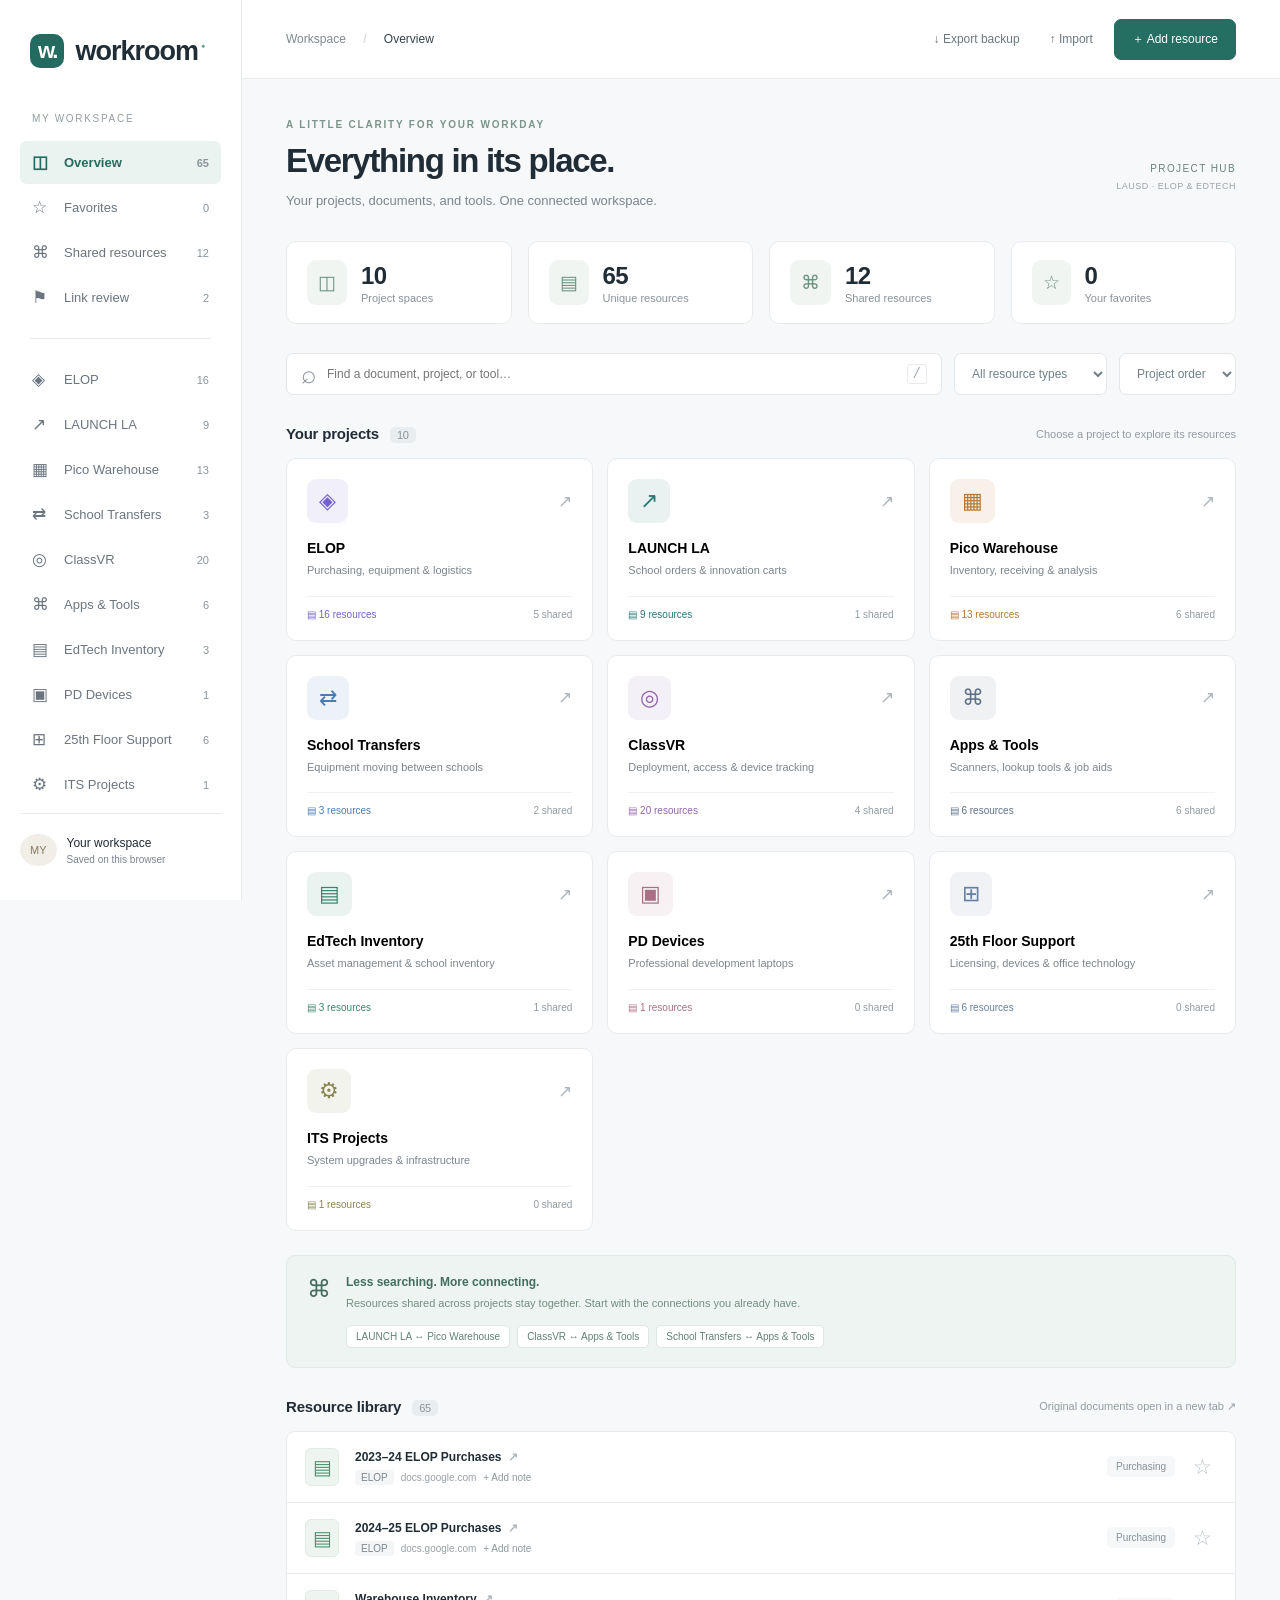
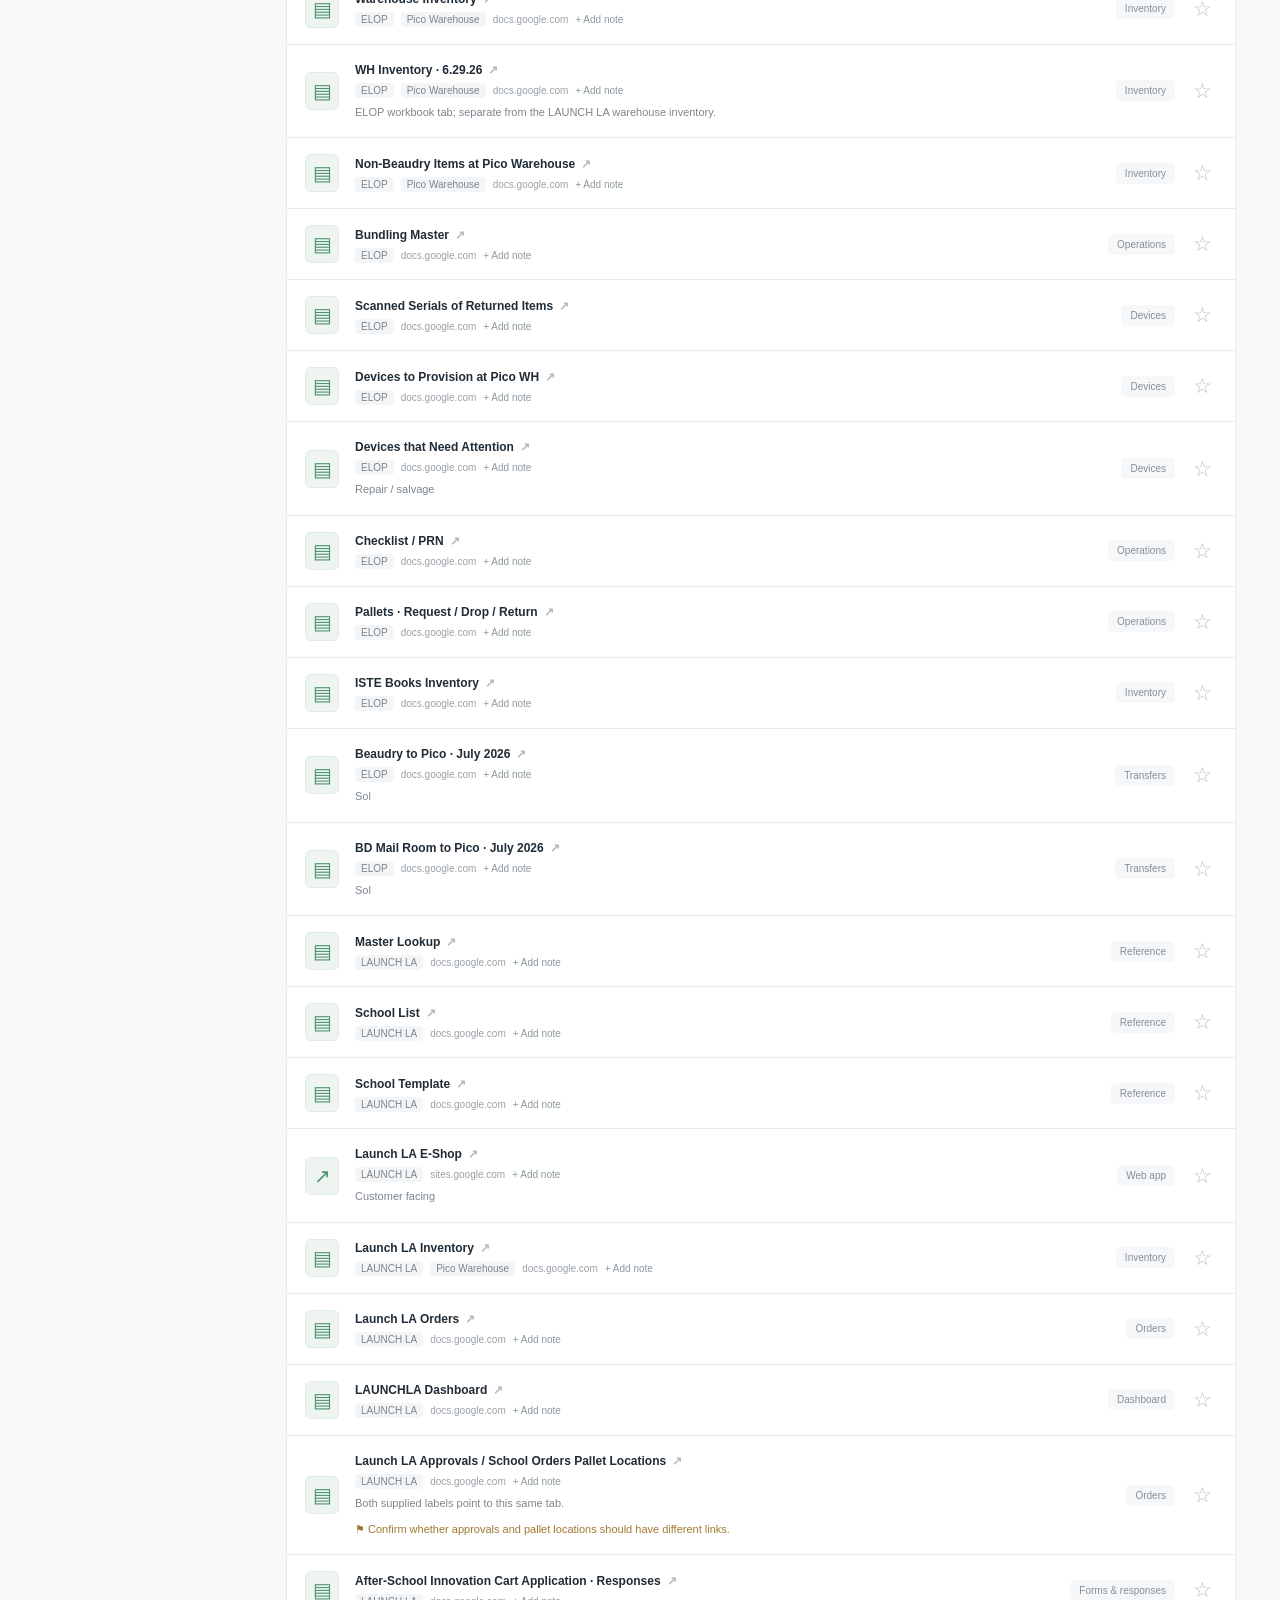
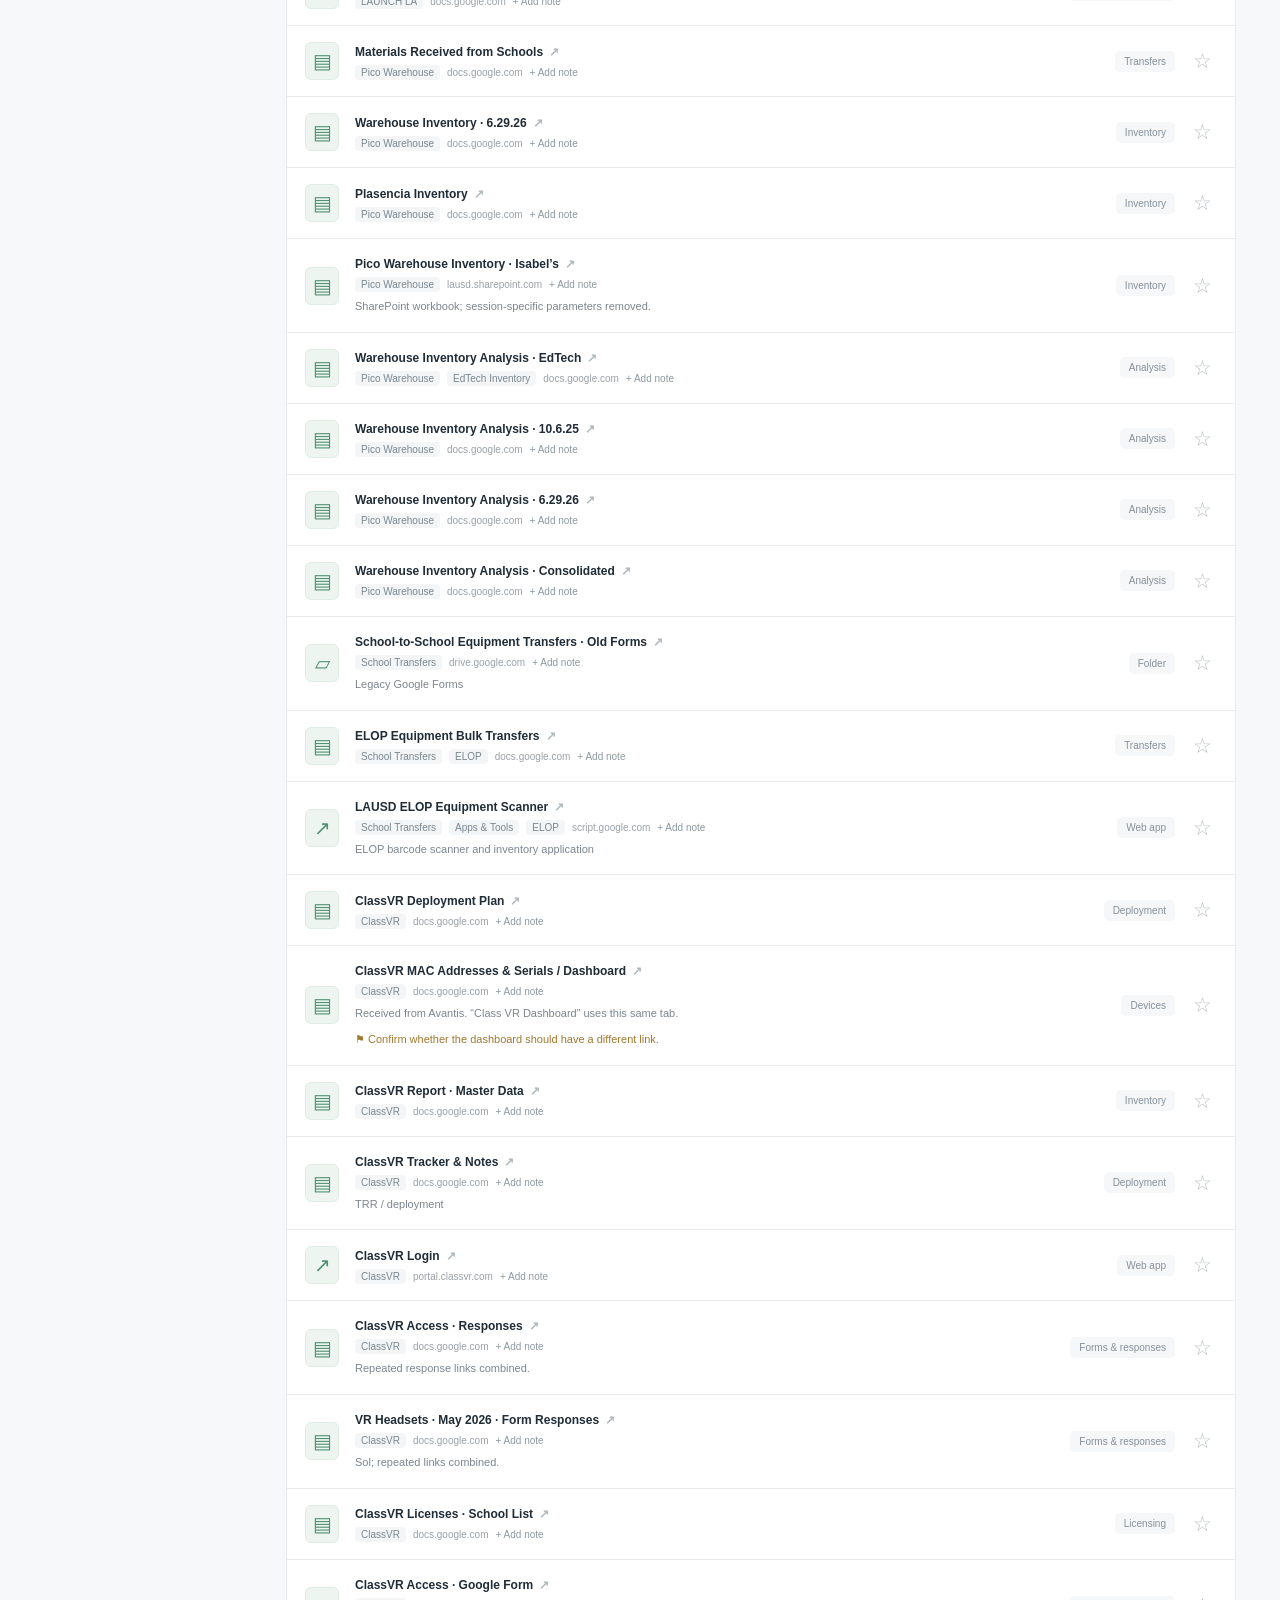
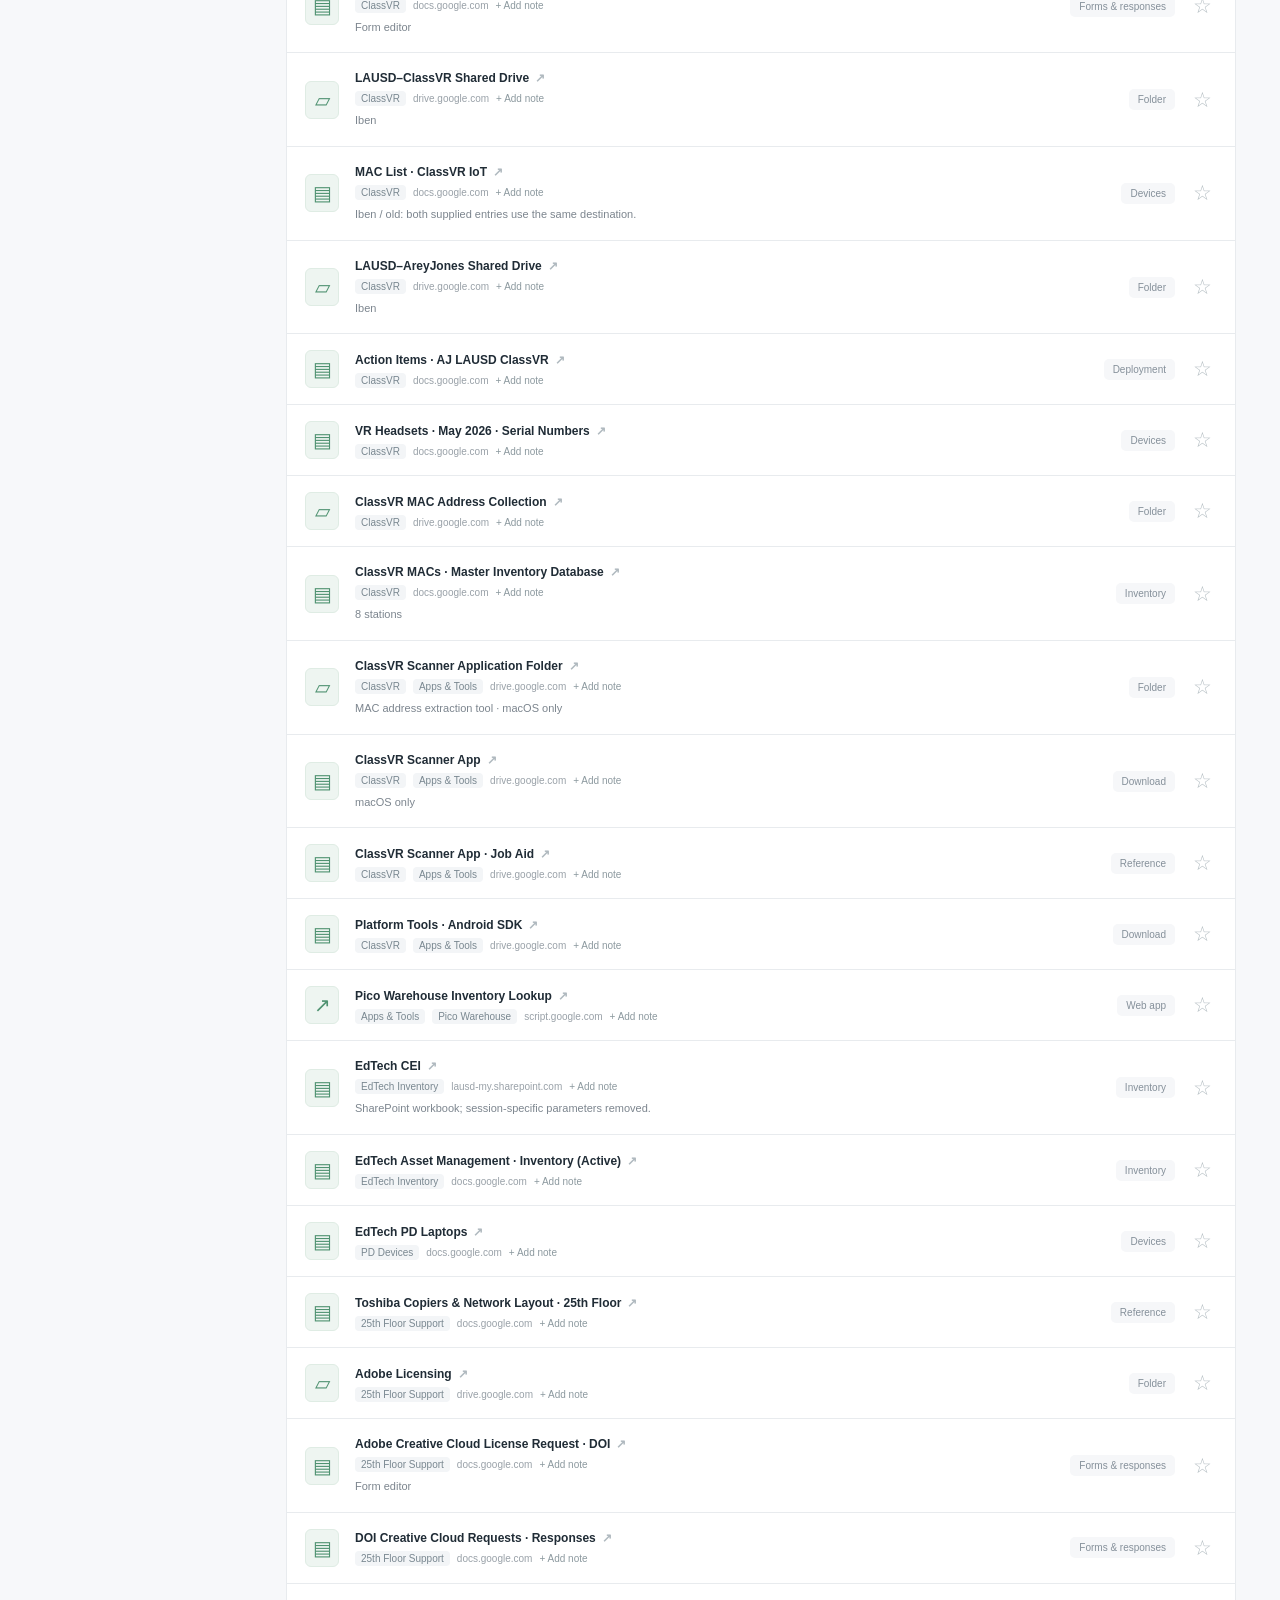
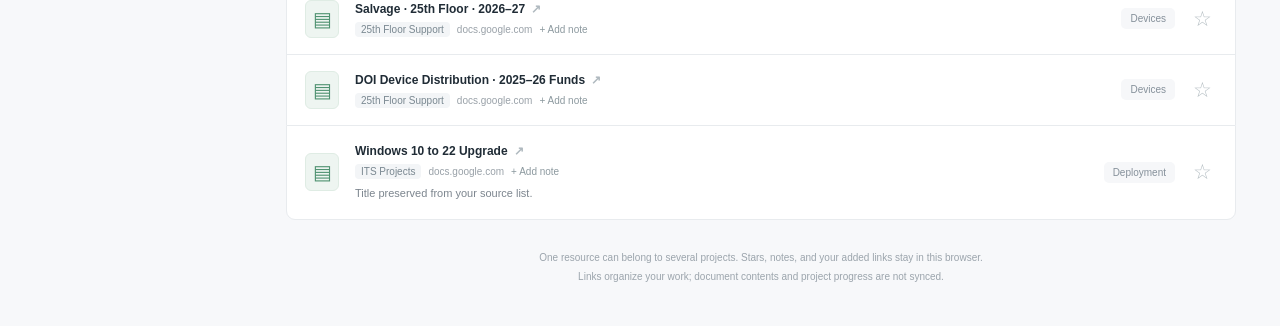
==== Workroom.html @ 68256925 "Add Workroom project and resource dashboard" ====
<!doctype html>
<html lang="en"><head><meta charset="UTF-8"><meta name="viewport" content="width=device-width,initial-scale=1"><title>Workroom · Project Dashboard</title><style>:root{--bg:#f7f8fa;--ink:#202c36;--muted:#79838e;--line:#e8ebee;--green:#24756a}*{box-sizing:border-box}body{margin:0;background:var(--bg);color:var(--ink);font:14px 'DM Sans',sans-serif}button,input,select,textarea{font:inherit}button,a,input,select,textarea{outline-offset:4px}button{cursor:pointer}button{border:0}a{color:inherit;text-decoration:none}aside{width:242px;position:fixed;inset:0 auto 0 0;background:#fff;border-right:1px solid var(--line);padding:34px 20px;display:flex;flex-direction:column}.brand{font:800 27px Manrope,sans-serif;display:flex;align-items:center;gap:11px;letter-spacing:-1px;padding:0 10px}.brand-icon{background:#236b60;color:white;border-radius:10px;font-size:22px;padding:4px 8px;letter-spacing:-2px}.brand-dot{font-size:7px;color:#5d9d8d;align-self:start;margin-top:8px;margin-left:-8px}.workspace-label{font-size:10px;letter-spacing:1.7px;color:#949da6;margin:45px 12px 15px}nav button{width:100%;text-align:left;padding:11px 12px;background:transparent;color:#6b7580;border-radius:7px;margin:2px 0;display:flex;align-items:center;gap:12px;font-size:13px}nav button:hover{background:#f5f7f7}nav button.active{background:#eaf3ef;color:#226c60;font-weight:700}nav .nav-icon{font-size:17px;width:20px}nav .count{margin-left:auto;font-size:11px;color:#89949d}nav .divider{height:1px;background:var(--line);margin:19px 10px}.sidebar-bottom{margin-top:auto;display:flex;align-items:center;gap:10px;font-size:12px;border-top:1px solid var(--line);padding-top:20px}.avatar{background:#f0eee7;color:#877d60;padding:10px;border-radius:50%;font-size:11px}.sidebar-bottom small{display:block;font-size:10px;color:var(--muted);margin-top:4px}main{margin-left:242px}header{height:79px;border-bottom:1px solid var(--line);background:#fff;display:flex;justify-content:space-between;align-items:center;padding:0 44px;font-size:12px;color:#7f8991}.slash{padding:0 14px;color:#c8cdd1}#breadcrumb{color:#35434c}.header-actions{display:flex;gap:12px;align-items:center}.quiet{background:none;color:#6b7880;font-size:12px;padding:9px}.primary{background:#246f62;color:#fff;border:1px solid #246f62;border-radius:7px;padding:11px 17px;font-weight:500;font-size:12px}.primary:hover{background:#195347}.content{max-width:1500px;margin:auto;padding:40px 44px}.eyebrow{font-size:10px;font-weight:700;letter-spacing:1.8px;color:#7b958a;margin-bottom:12px}.heading-row{display:flex;justify-content:space-between;align-items:center}h1{font:800 33px Manrope,sans-serif;letter-spacing:-1.3px;margin:0 0 10px}p{color:#7c858e;font-size:13px;line-height:1.7;margin:0}.date-mark{font-size:10px;color:#6b8278;text-align:right;letter-spacing:1.4px}.date-mark span{display:block;font-size:9px;letter-spacing:.5px;margin-top:7px;color:#9aa3aa}.stats{display:grid;grid-template-columns:repeat(4,1fr);gap:16px;margin:29px 0}.stat{background:#fff;border:1px solid var(--line);border-radius:10px;padding:18px 20px;display:flex;align-items:center;gap:14px}.stat-icon{border-radius:9px;background:#f0f5f2;padding:11px;color:#6b9180;font-size:19px}.stat strong{display:block;font:800 24px Manrope,sans-serif;letter-spacing:-.7px}.stat small{font-size:11px;color:#8a9299;display:block;margin-top:2px}.toolbar{display:flex;gap:12px;margin:26px 0 30px}.search{display:flex;align-items:center;gap:10px;flex:1;background:#fff;border:1px solid #e3e7ea;border-radius:7px;padding:0 14px}.search span{font-size:26px;color:#8d989f}.search input{border:0;background:transparent;width:100%;padding:13px 0;font-size:12px;min-width:0}.search input:focus{outline:none}.search:focus-within{outline:2px solid #7dafa1}kbd{color:#a5acb2;border:1px solid var(--line);border-radius:3px;padding:1px 5px}select{border:1px solid #e3e7ea;border-radius:7px;background:#fff;color:#71808a;padding:10px 13px;font-size:12px;max-width:200px}.section-heading{display:flex;justify-content:space-between;align-items:center;margin-bottom:16px;gap:12px}.section-heading h2{font:700 15px Manrope,sans-serif;margin:0;letter-spacing:-.2px}.section-heading h2 span{margin-left:7px;padding:2px 7px;background:#e9edef;color:#8b949b;border-radius:5px;font:11px 'DM Sans',sans-serif}.section-heading>span,#view-note{font-size:11px;color:#939ba3}#project-grid{display:grid;grid-template-columns:repeat(3,1fr);gap:14px}.project-card{background:white;border:1px solid var(--line);border-radius:10px;padding:20px;text-align:left;position:relative;transition:transform .15s,box-shadow .15s}.project-card:hover{transform:translateY(-2px);box-shadow:0 5px 15px #182a3710}.project-top{display:flex;justify-content:space-between;align-items:center}.project-icon{background:color-mix(in srgb,var(--accent) 10%,white);color:var(--accent);border-radius:9px;padding:9px 12px;font-size:22px}.project-arrow{color:#acb5bc;font-size:17px}.project-card h3{font:700 14px Manrope,sans-serif;margin:17px 0 5px}.project-card p{font-size:11px}.project-bottom{border-top:1px solid #f1f2f4;padding-top:12px;margin-top:16px;display:flex;justify-content:space-between;color:#919ba3;font-size:10px}.project-bottom span:first-child{color:var(--accent)}.connections{margin:24px 0;display:flex;align-items:flex-start;gap:15px;background:#eef4f1;border:1px solid #dfeae4;border-radius:9px;padding:19px 20px;color:#436d5f}.connections strong{display:block;font-size:12px;margin-bottom:5px}.connections p{font-size:11px;color:#738e81}.connections .connection-icon{font-size:24px}.connection-chips{display:flex;flex-wrap:wrap;gap:7px;margin-top:12px}.connection-chips button{background:white;border:1px solid #dce8e0;border-radius:5px;padding:5px 9px;color:#628174;font-size:10px}.library{margin-top:30px}.resource{display:grid;grid-template-columns:38px 1fr auto 30px;gap:12px;align-items:center;background:white;border:1px solid var(--line);border-bottom:0;padding:16px 18px}.resource:first-child{border-radius:9px 9px 0 0}.resource:last-child{border-bottom:1px solid var(--line);border-radius:0 0 9px 9px}.file-icon{width:34px;height:38px;background:#eef5f1;color:#4f9271;border:1px solid #dfece4;border-radius:6px;display:grid;place-items:center;font-size:20px}.resource-title{font-size:12px;font-weight:600;display:inline-block}.resource-title:hover{color:#24756a;text-decoration:underline}.external{color:#b0b9bf;font-size:12px;margin-left:6px}.resource-meta{font-size:10px;color:#99a1a8;margin-top:6px;display:flex;align-items:center;gap:7px;flex-wrap:wrap}.project-tag{padding:2px 6px;background:#f3f5f7;border-radius:4px;color:#798790}.star{background:none;color:#b7c0c5;font-size:21px;padding:5px}.star.saved{color:#c39a3e}.type-tag{font-size:10px;color:#85909a;background:#f6f7f9;border-radius:5px;padding:5px 9px}.note-toggle{background:none;color:#8c999f;padding:0;font-size:10px}.note-panel{grid-column:2/-1}.note-panel textarea{width:100%;border:1px solid #dce5df;border-radius:5px;padding:10px;font-size:12px;resize:vertical}.note-panel small{color:#87978e;font-size:10px}.flag{color:#a07831;font-size:11px;margin-top:8px;line-height:1.6}.empty{border:1px dashed #d8dfe3;border-radius:10px;text-align:center;padding:45px;color:#8a979c}.empty strong{display:block;color:#526770;margin-bottom:8px}footer{font-size:10px;line-height:1.9;color:#9ba4ac;text-align:center;padding:28px 0 0}dialog{border:1px solid #dfe6e2;border-radius:14px;padding:28px;width:520px;max-width:calc(100% - 24px);box-shadow:0 20px 80px #102a3033}dialog::backdrop{background:#192d3b66;backdrop-filter:blur(3px)}.dialog-top{display:flex;justify-content:space-between;align-items:center;margin-bottom:22px}.dialog-top h2{margin:0;font:700 21px Manrope,sans-serif}.dialog-top button{background:none;font-size:25px;color:#8b979e}form>label{display:block;font-size:12px;color:#6b7d84;margin:14px 0}form input:not([type=checkbox]),form textarea,form select{display:block;width:100%;border:1px solid #dce3e5;border-radius:6px;padding:10px;margin-top:7px}fieldset{border:1px solid #e1e8e4;border-radius:7px;margin:15px 0;padding:12px}legend{font-size:12px;color:#6b7d84}#project-options{display:grid;grid-template-columns:1fr 1fr;gap:9px;font-size:11px}#project-options label{display:flex;align-items:center;gap:7px}input[type=checkbox]{accent-color:#24756a}#form-error{color:#ab553c;font-size:12px;margin-bottom:12px}#toast{position:fixed;bottom:24px;left:50%;transform:translateX(-50%);background:#284e43;color:white;border-radius:8px;padding:13px 24px;font-size:12px;display:none;z-index:10}@media(min-width:1500px){#project-grid{grid-template-columns:repeat(4,1fr)}}@media(max-width:1100px){aside{width:205px;padding:30px 14px}main{margin-left:205px}.content{padding:30px 25px}header{padding:0 25px}.stat{padding:14px;gap:9px}.stat-icon{padding:7px}#project-grid{grid-template-columns:repeat(2,1fr)}.date-mark{display:none}}@media(max-width:750px){aside{position:static;width:100%;padding:18px;border:0;border-bottom:1px solid var(--line)}.brand{font-size:23px}.workspace-label,.sidebar-bottom{display:none}nav{display:flex;overflow-x:auto;margin-top:15px}nav button{white-space:nowrap;width:auto;margin:0 3px;padding:9px}.count,nav .divider{display:none!important}main{margin-left:0}header{height:auto;min-height:65px;padding:12px 20px;gap:10px;flex-wrap:wrap}.header-actions{gap:4px}.content{padding:26px 18px}h1{font-size:27px}.stats{grid-template-columns:repeat(2,1fr);gap:10px}.stat strong{font-size:22px}.toolbar{flex-wrap:wrap}.search{flex-basis:100%}select{flex:1;max-width:none}#project-grid{grid-template-columns:repeat(2,1fr);gap:10px}.project-card{padding:15px}.project-card p{line-height:1.5}.section-heading>span,#view-note{display:none}.resource{padding:14px 10px;gap:9px;grid-template-columns:30px 1fr 28px}.file-icon{width:29px;height:33px}.type-tag{display:none}.star{grid-column:3}.project-bottom{line-height:1.6;gap:8px}.note-panel{grid-column:1/-1}}
[hidden]{display:none!important}</style></head>
<body><aside><a class="brand" href="#"><span class="brand-icon">w.</span> workroom<span class="brand-dot">●</span></a><div class="workspace-label">MY WORKSPACE</div><nav id="nav"></nav><div class="sidebar-bottom"><span class="avatar">MY</span><div>Your workspace<small>Saved on this browser</small></div></div></aside><main><header><span>Workspace <span class="slash">/</span> <span id="breadcrumb">Overview</span></span><div class="header-actions"><button id="export" class="quiet">↓ Export backup</button><button id="import" class="quiet">↑ Import</button><input type="file" id="import-file" accept="application/json" hidden><button id="add" class="primary">＋ Add resource</button></div></header><section class="content"><div class="eyebrow">A LITTLE CLARITY FOR YOUR WORKDAY</div><div class="heading-row"><div><h1 id="title">Everything in its place.</h1><p id="subtitle">Your projects, documents, and tools. One connected workspace.</p></div><div class="date-mark">PROJECT HUB<span>LAUSD · ELOP & EDTECH</span></div></div><div id="stats" class="stats"></div><div class="toolbar"><label class="search"><span>⌕</span><input id="search" type="search" placeholder="Find a document, project, or tool…" aria-label="Search resources"><kbd>/</kbd></label><select id="category" aria-label="Resource category"><option value="">All resource types</option></select><select id="sort" aria-label="Sort resources"><option value="project">Project order</option><option value="alpha">Name A–Z</option></select></div><section id="projects-section"><div class="section-heading"><h2>Your projects <span id="project-count"></span></h2><span>Choose a project to explore its resources</span></div><div id="project-grid"></div></section><section id="connections" class="connections"></section><section class="library"><div class="section-heading"><h2 id="library-title">Resource library <span id="result-count"></span></h2><div id="view-note">Original documents open in a new tab ↗</div></div><div id="resource-list"></div></section><footer>One resource can belong to several projects. Stars, notes, and your added links stay in this browser.<br>Links organize your work; document contents and project progress are not synced.</footer></section></main>
<dialog id="resource-dialog"><form id="resource-form"><div class="dialog-top"><h2>Add a resource</h2><button type="button" id="close-dialog" aria-label="Close">×</button></div><label>Name<input name="title" required maxlength="180" placeholder="e.g. School deployment tracker"></label><label>Link<input name="url" type="url" required placeholder="https://…"></label><label>Resource type<select name="category"><option>Reference</option><option>Inventory</option><option>Devices</option><option>Web app</option><option>Folder</option><option>Deployment</option><option>Forms & responses</option><option>Orders</option><option>Analysis</option><option>Purchasing</option><option>Licensing</option><option>Transfers</option><option>Operations</option><option>Dashboard</option><option>Download</option></select></label><fieldset><legend>Projects · choose one or more</legend><div id="project-options"></div></fieldset><label>Note<textarea name="note" rows="2" placeholder="What is this resource useful for?"></textarea></label><p id="form-error" role="alert"></p><button class="primary" type="submit">Add to workspace</button></form></dialog><div id="toast" role="status"></div><script>
const projects = [
{id:'elop',name:'ELOP',subtitle:'Purchasing, equipment & logistics',color:'#7460ce',icon:'◈'},
{id:'launch',name:'LAUNCH LA',subtitle:'School orders & innovation carts',color:'#267a74',icon:'↗'},
{id:'warehouse',name:'Pico Warehouse',subtitle:'Inventory, receiving & analysis',color:'#b77730',icon:'▦'},
{id:'transfers',name:'School Transfers',subtitle:'Equipment moving between schools',color:'#487bb6',icon:'⇄'},
{id:'vr',name:'ClassVR',subtitle:'Deployment, access & device tracking',color:'#9164aa',icon:'◎'},
{id:'apps',name:'Apps & Tools',subtitle:'Scanners, lookup tools & job aids',color:'#5d718b',icon:'⌘'},
{id:'edtech',name:'EdTech Inventory',subtitle:'Asset management & school inventory',color:'#398570',icon:'▤'},
{id:'pd',name:'PD Devices',subtitle:'Professional development laptops',color:'#ac6e84',icon:'▣'},
{id:'support',name:'25th Floor Support',subtitle:'Licensing, devices & office technology',color:'#6680a2',icon:'⊞'},
{id:'its',name:'ITS Projects',subtitle:'System upgrades & infrastructure',color:'#8a8350',icon:'⚙'}
];
const resources = [];
function add(title,url,groups,category='Reference',note='',flag=''){resources.push({id:'r'+(resources.length+1),title,url,projects:groups.split(','),category,note,flag});}
function sheet(title,book,gid,groups,category='Inventory',note='',flag=''){add(title,`https://docs.google.com/spreadsheets/d/${book}/edit?gid=${gid}#gid=${gid}`,groups,category,note,flag);}
const E='1dr570VJvddxzsTAERRUUeKRuE27WSFIWttpO-rvNmo0', L='1jWrPNLyDg8dGBs95ru5GiwIWovEMeAME-10kKH09odg', A='11QIVTBS1XOscOOvDWKYEtSnTLCCPewO2qKQo8S3b5f4', V='1vHcJfBZE1wdyaxRCG9tk-9OH73kcOLIifMJYGh4yjdI', H='1ypjdDcVAtarabWLasEoWvJN3YM4k_Pe7RNnR4K4eeTw';
sheet('2023–24 ELOP Purchases',E,'1056956109','elop','Purchasing');
sheet('2024–25 ELOP Purchases','1AE2uDe7lAH5buWjJNWkWWyWkLOAr0DbtnjLP3mm6qjw','135262776','elop','Purchasing');
sheet('Warehouse Inventory',E,'28156567','elop,warehouse','Inventory');
sheet('WH Inventory · 6.29.26',E,'877900497','elop,warehouse','Inventory','ELOP workbook tab; separate from the LAUNCH LA warehouse inventory.');
sheet('Non-Beaudry Items at Pico Warehouse',E,'306051168','elop,warehouse','Inventory');
sheet('Bundling Master',E,'306739542','elop','Operations');
sheet('Scanned Serials of Returned Items',E,'1405553675','elop','Devices');
sheet('Devices to Provision at Pico WH',E,'1504267254','elop','Devices');
sheet('Devices that Need Attention',E,'2013447275','elop','Devices','Repair / salvage');
sheet('Checklist / PRN',E,'1617121443','elop','Operations');
sheet('Pallets · Request / Drop / Return',E,'1471723518','elop','Operations');
sheet('ISTE Books Inventory',E,'1918676138','elop');
sheet('Beaudry to Pico · July 2026',E,'1514714467','elop','Transfers','Sol');
sheet('BD Mail Room to Pico · July 2026',E,'362753887','elop','Transfers','Sol');
sheet('Master Lookup',L,'658953664','launch','Reference');
sheet('School List',L,'1879552878','launch','Reference');
sheet('School Template',L,'201719541','launch','Reference');
add('Launch LA E-Shop','https://sites.google.com/lausd.net/launchlashop/home','launch','Web app','Customer facing');
sheet('Launch LA Inventory',L,'0','launch,warehouse');
sheet('Launch LA Orders',L,'354757045','launch','Orders');
sheet('LAUNCHLA Dashboard',L,'1173796555','launch','Dashboard');
sheet('Launch LA Approvals / School Orders Pallet Locations',L,'1780046857','launch','Orders','Both supplied labels point to this same tab.','Confirm whether approvals and pallet locations should have different links.');
sheet('After-School Innovation Cart Application · Responses','10SCbnlQnHJXf0T-KWjzeyskcqrw_KRmjujuF7XgZJ4w','534965077','launch','Forms & responses');
sheet('Materials Received from Schools',L,'1325314964','warehouse','Transfers');
sheet('Warehouse Inventory · 6.29.26',L,'1466500137','warehouse');
sheet('Plasencia Inventory',E,'1209279419','warehouse');
add("Pico Warehouse Inventory · Isabel’s",'https://lausd.sharepoint.com/:x:/r/sites/psd/_layouts/15/Doc.aspx?sourcedoc=%7B81c6fe55-352b-4b72-9ef2-d1b0d2ae184e%7D&action=edit&activeCell=%276.29.26%27!D736','warehouse','Inventory','SharePoint workbook; session-specific parameters removed.');
sheet('Warehouse Inventory Analysis · EdTech',A,'0','warehouse,edtech','Analysis');
sheet('Warehouse Inventory Analysis · 10.6.25',A,'690869186','warehouse','Analysis');
sheet('Warehouse Inventory Analysis · 6.29.26',A,'2048925685','warehouse','Analysis');
sheet('Warehouse Inventory Analysis · Consolidated',A,'223162966','warehouse','Analysis');
add('School-to-School Equipment Transfers · Old Forms','https://drive.google.com/drive/u/0/folders/1GR9zXek2GSvt6WLInMiaKASpE9Ge_WiE','transfers','Folder','Legacy Google Forms');
sheet('ELOP Equipment Bulk Transfers','1rfd9vKtDhD4UeYtFOi1GD2Mb3osIcKTiLR3fiQlc--Y','866466855','transfers,elop','Transfers');
add('LAUSD ELOP Equipment Scanner','https://script.google.com/macros/s/AKfycby5YeTlxXEepyuRL0-mfXeiUNFwWtzeOPIJtQENDqaNSwcAZI7OhsWTFW5sVDcoWk1I/exec','transfers,apps,elop','Web app','ELOP barcode scanner and inventory application');
add('ClassVR Deployment Plan','https://docs.google.com/document/d/1o-4bo-VWzD2l2d_llvqijNGUXkJIgb5sRIMlg608N1E/edit?tab=t.0','vr','Deployment');
sheet('ClassVR MAC Addresses & Serials / Dashboard',V,'209414636','vr','Devices','Received from Avantis. “Class VR Dashboard” uses this same tab.','Confirm whether the dashboard should have a different link.');
sheet('ClassVR Report · Master Data',V,'1268037393','vr','Inventory');
add('ClassVR Tracker & Notes','https://docs.google.com/document/d/1SslKDS-8AtIrgrGlgCoUatQnMGytrLFrB6RdeZoaLHc/edit?usp=drive_link','vr','Deployment','TRR / deployment');
add('ClassVR Login','https://portal.classvr.com/classvr/login.cfm','vr','Web app');
sheet('ClassVR Access · Responses','1ctpIBR2oXiwdZPw4Uxr4QsscavE1H53uSAG1OG65lKA','1337716022','vr','Forms & responses','Repeated response links combined.');
sheet('VR Headsets · May 2026 · Form Responses',H,'1012849996','vr','Forms & responses','Sol; repeated links combined.');
sheet('ClassVR Licenses · School List','1uppYZ0sBk0eLFq_g1qG4lmagnb85Nl5c2BabnuSublk','1563957576','vr','Licensing');
add('ClassVR Access · Google Form','https://docs.google.com/forms/d/13qaL-tP8NazNQ3nSib3aighbIlY5wZPfeJ1dvCRde7k/edit?ts=6aa96817','vr','Forms & responses','Form editor');
add('LAUSD–ClassVR Shared Drive','https://drive.google.com/drive/folders/0AKOSnscohEmVUk9PVA','vr','Folder','Iben');
sheet('MAC List · ClassVR IoT','1triGQdVFPEA_s8RGgiWt_u3w82nkEYXEGjoAIIR09f8','0','vr','Devices','Iben / old: both supplied entries use the same destination.');
add('LAUSD–AreyJones Shared Drive','https://drive.google.com/drive/folders/1FOV_otrZjkSyrMhuRWMrlRNmrPUoh7tw?usp=drive_link','vr','Folder','Iben');
add('Action Items · AJ LAUSD ClassVR','https://docs.google.com/document/d/1vCikaqezcZqaA0feXyj8hGD2Cmg8LEB7YpiDEGPqLg8/edit?usp=drive_link','vr','Deployment');
sheet('VR Headsets · May 2026 · Serial Numbers',H,'2129110066','vr','Devices');
add('ClassVR MAC Address Collection','https://drive.google.com/drive/u/0/folders/1x79xz8jYCOc0nGdcmfiW6rKEKqy-3v0E','vr','Folder');
sheet('ClassVR MACs · Master Inventory Database','1sk4XYmvULx5fDtsd-UIB1z84WmVOXocMgIhCx5pyAV4','1254015524','vr','Inventory','8 stations');
add('ClassVR Scanner Application Folder','https://drive.google.com/drive/folders/1MEwz9RJI4LPZXO4qLdk2kVuIkA9-SiQg','vr,apps','Folder','MAC address extraction tool · macOS only');
add('ClassVR Scanner App','https://drive.google.com/file/d/1OqPS3KbTCMfc_AFfS5OLuxBOfbnONyq3/view?usp=drive_link','vr,apps','Download','macOS only');
add('ClassVR Scanner App · Job Aid','https://drive.google.com/file/d/13k5zEC9IKRcjPS1iUXCssBBFCy5bvg0_/view?usp=drive_link','vr,apps','Reference');
add('Platform Tools · Android SDK','https://drive.google.com/file/d/1uXoIgCQ2vb0fIlWRr2vfibgtYJRNquon/view?usp=drive_link','vr,apps','Download');
add('Pico Warehouse Inventory Lookup','https://script.google.com/a/macros/lausd.net/s/AKfycbwp17uPztYzihyUCgMsAnF0uX8fMMDlHjCBupBLWgkq9dVd9xqMIvr7_9_hojsA8J00/exec','apps,warehouse','Web app');
add('EdTech CEI','https://lausd-my.sharepoint.com/:x:/r/personal/sxa3533_lausd_net/_layouts/15/doc2.aspx?sourcedoc=%7Bce7401b2-55ae-4698-9a37-319e8ad6dfdb%7D&action=edit&activeCell=%27School%20Inventory%27!C16','edtech','Inventory','SharePoint workbook; session-specific parameters removed.');
sheet('EdTech Asset Management · Inventory (Active)','1jsrt1P1BqH82FZptT92E0FmAmBPGlujUDl6orU7wtXE','261747403','edtech');
sheet('EdTech PD Laptops','1GLPWrrP9ROwhPU3ZZJUggtvnnHPyUbvb-RUwLZ0nRlw','1943099109','pd','Devices');
sheet('Toshiba Copiers & Network Layout · 25th Floor','1mBfr3N4KsBqgSjo49a-qTRJM5LmQHVzmvIOeEUC7E4w','2072656925','support','Reference');
add('Adobe Licensing','https://drive.google.com/drive/u/0/folders/16BXxTj85YWFV4-o74oD9sovokzreycLm','support','Folder');
add('Adobe Creative Cloud License Request · DOI','https://docs.google.com/forms/d/1GmWy2kggtqOydzYF3nZe7gUFugo6tDzfXEFIDAM_zmo/edit','support','Forms & responses','Form editor');
sheet('DOI Creative Cloud Requests · Responses','1Q31KvRO9rGgxwKDtX8NhPsdZMIOBPX1PjA9aJT6nkhY','964593573','support','Forms & responses');
sheet('Salvage · 25th Floor · 2026–27','1v-U3N4rJqld4PdXd6RDtPMhnA0mhObQLqt0xH4TGk_E','1193289432','support','Devices');
sheet('DOI Device Distribution · 2025–26 Funds','1OxoAQq6hlKF-U2x7tgozycagq3QQ5A1MDBh3dHUYDM8','0','support','Devices');
sheet('Windows 10 to 22 Upgrade','1a29_1nim1Buj_2_3BB6FT0UeRi1UPckli32-HPBJKhc','556864863','its','Deployment','Title preserved from your source list.');

'use strict';
const $=s=>document.querySelector(s), esc=s=>String(s??'').replace(/[&<>"']/g,c=>({'&':'&amp;','<':'&lt;','>':'&gt;','"':'&quot;',"'":'&#39;'}[c]));
const storageKey='workroom-v1';
let state={favorites:[],notes:{},custom:[]};
try{const stored=JSON.parse(localStorage.getItem(storageKey));if(stored)state=validate(stored);}catch{ /* A malformed backup must not prevent access to the built-in library. */ }
let view='overview',query='',type='',sort='project';
function validUrl(url){try{return new URL(url).protocol==='https:';}catch{return false;}}
function validate(s){
 if(!s||!Array.isArray(s.favorites)||!s.notes||typeof s.notes!=='object'||Array.isArray(s.notes)||!Array.isArray(s.custom))throw Error('Invalid backup format.');
 if(s.custom.length>2000)throw Error('Backup contains too many resources.');
 const ids=new Set(resources.map(r=>r.id));
 const custom=s.custom.map(r=>{if(!r||typeof r.id!=='string'||ids.has(r.id)||typeof r.title!=='string'||!r.title.trim()||!validUrl(r.url)||!Array.isArray(r.projects)||!r.projects.length||r.projects.some(p=>!projects.some(x=>x.id===p)))throw Error('Backup contains an invalid resource.');ids.add(r.id);return {id:r.id,title:r.title.slice(0,180),url:r.url,projects:[...new Set(r.projects)],category:String(r.category||'Reference'),note:String(r.note||''),flag:''};});
 return {favorites:[...new Set(s.favorites.filter(id=>typeof id==='string'&&ids.has(id)))],notes:Object.fromEntries(Object.entries(s.notes).filter(([id,n])=>ids.has(id)&&typeof n==='string')),custom};
}
function all(){return [...resources,...state.custom];}
function notify(message){$('#toast').textContent=message;$('#toast').style.display='block';clearTimeout(notify.timer);notify.timer=setTimeout(()=>$('#toast').style.display='none',3500);}
function save(){try{localStorage.setItem(storageKey,JSON.stringify(state));}catch{notify('Browser storage unavailable. Export a backup to keep your changes.');}}
function projectName(id){return projects.find(p=>p.id===id)?.name||id;}
function go(id){view=id;query='';type='';$('#search').value='';$('#category').value='';render();window.scrollTo({top:0,behavior:'smooth'});}
function renderNav(){
 const items=[['overview','◫','Overview',all().length],['favorites','☆','Favorites',state.favorites.length],['shared','⌘','Shared resources',all().filter(r=>r.projects.length>1).length],['review','⚑','Link review',all().filter(r=>r.flag).length]];
 $('#nav').innerHTML=items.map(([id,icon,name,count])=>navItem(id,icon,name,count)).join('')+'<div class="divider"></div>'+projects.map(p=>navItem(p.id,p.icon,p.name,all().filter(r=>r.projects.includes(p.id)).length)).join('');
 $('#nav').querySelectorAll('button').forEach(b=>b.onclick=()=>go(b.dataset.view));
}
function navItem(id,icon,name,count){return `<button data-view="${id}" class="${view===id?'active':''}" ${view===id?'aria-current="page"':''}><span class="nav-icon">${icon}</span>${esc(name)}<span class="count">${count}</span></button>`;}
function render(){
 renderNav();
 const project=projects.find(p=>p.id===view), special={overview:['Everything in its place.','Your projects, documents, and tools. One connected workspace.'],favorites:['Your everyday essentials.','Keep the resources you reach for most, close at hand.'],shared:['Connected across projects.','One destination, visible wherever you need it.'],review:['A little link housekeeping.','Different labels point to the same tab. Open the resource and confirm its purpose.']};
 $('#title').textContent=project?.name||special[view][0];$('#subtitle').textContent=project?.subtitle||special[view][1];$('#breadcrumb').textContent=project?.name||({overview:'Overview',favorites:'Favorites',shared:'Shared resources',review:'Link review'})[view];
 const shared=all().filter(r=>r.projects.length>1);
 $('#stats').innerHTML=[['◫',projects.length,'Project spaces'],['▤',all().length,'Unique resources'],['⌘',shared.length,'Shared resources'],['☆',state.favorites.length,'Your favorites']].map(([icon,n,t])=>`<div class="stat"><div class="stat-icon">${icon}</div><div><strong>${n}</strong><small>${t}</small></div></div>`).join('');
 const showProjects=view==='overview'&&!query&&!type;$('#projects-section').hidden=!showProjects;
 $('#project-count').textContent=projects.length;
 $('#project-grid').innerHTML=projects.map(p=>{let rs=all().filter(r=>r.projects.includes(p.id));return `<button class="project-card" data-project="${p.id}" style="--accent:${p.color}"><div class="project-top"><span class="project-icon">${p.icon}</span><span class="project-arrow">↗</span></div><h3>${esc(p.name)}</h3><p>${esc(p.subtitle)}</p><div class="project-bottom"><span>▤ ${rs.length} resources</span><span>${rs.filter(r=>r.projects.length>1).length} shared</span></div></button>`;}).join('');
 $('#project-grid').querySelectorAll('button').forEach(b=>b.onclick=()=>go(b.dataset.project));
 $('#connections').hidden=!showProjects;
 $('#connections').innerHTML='<span class="connection-icon">⌘</span><div><strong>Less searching. More connecting.</strong><p>Resources shared across projects stay together. Start with the connections you already have.</p><div class="connection-chips"><button data-target="shared">LAUNCH LA ↔ Pico Warehouse</button><button data-target="shared">ClassVR ↔ Apps & Tools</button><button data-target="shared">School Transfers ↔ Apps & Tools</button></div></div>';
 $('#connections').querySelectorAll('button').forEach(b=>b.onclick=()=>go(b.dataset.target));
 let list=all().filter(r=>(!project||r.projects.includes(view))&&(view!=='favorites'||state.favorites.includes(r.id))&&(view!=='shared'||r.projects.length>1)&&(view!=='review'||r.flag)&&(!type||r.category===type));
 const words=query.toLocaleLowerCase().trim().split(/\s+/).filter(Boolean);
 list=list.filter(r=>words.every(w=>[r.title,r.category,r.note,r.flag,state.notes[r.id],...r.projects.map(projectName)].join(' ').toLocaleLowerCase().includes(w)));
 if(sort==='alpha')list.sort((a,b)=>a.title.localeCompare(b.title));
 $('#library-title').innerHTML=`${project?'Project resources':view==='favorites'?'Favorite resources':view==='review'?'Links to verify':view==='shared'?'Shared resources':'Resource library'} <span>${list.length}</span>`;
 $('#resource-list').innerHTML=list.length?list.map(resourceRow).join(''):`<div class="empty"><strong>${view==='favorites'&&!query?'Your favorites start here.':'No resources found.'}</strong>${view==='favorites'&&!query?'Star any resource to keep it in this view.':'Try a different search or resource type.'}</div>`;
 $('#resource-list').querySelectorAll('.star').forEach(b=>b.onclick=()=>{const id=b.dataset.id;state.favorites=state.favorites.includes(id)?state.favorites.filter(x=>x!==id):[...state.favorites,id];save();render();});
 $('#resource-list').querySelectorAll('.note-toggle').forEach(b=>b.onclick=()=>{const panel=document.getElementById('note-'+b.dataset.id);panel.hidden=!panel.hidden;b.setAttribute('aria-expanded',String(!panel.hidden));if(!panel.hidden)panel.querySelector('textarea').focus();});
 $('#resource-list').querySelectorAll('textarea').forEach(t=>t.oninput=()=>{state.notes[t.dataset.id]=t.value;save();});
 $('#resource-list').querySelectorAll('.project-tag').forEach(b=>b.onclick=()=>go(b.dataset.project));
}
function resourceRow(r){const favorite=state.favorites.includes(r.id);return `<article class="resource"><span class="file-icon" aria-hidden="true">${r.category==='Folder'?'▱':r.category==='Web app'?'↗':'▤'}</span><div><a class="resource-title" href="${esc(r.url)}" target="_blank" rel="noopener noreferrer">${esc(r.title)}<span class="external">↗</span></a><div class="resource-meta">${r.projects.map(p=>`<button class="project-tag" data-project="${p}">${esc(projectName(p))}</button>`).join('')}<span>${new URL(r.url).hostname}</span><button class="note-toggle" data-id="${esc(r.id)}" aria-expanded="false" aria-controls="note-${esc(r.id)}">${state.notes[r.id]?'✎ Edit note':'+ Add note'}</button></div>${r.note?`<p style="font-size:11px;margin-top:5px">${esc(r.note)}</p>`:''}${r.flag?`<div class="flag">⚑ ${esc(r.flag)}</div>`:''}</div><span class="type-tag">${esc(r.category)}</span><button class="star ${favorite?'saved':''}" data-id="${esc(r.id)}" aria-label="${favorite?'Remove from':'Add to'} favorites: ${esc(r.title)}" aria-pressed="${favorite}">${favorite?'★':'☆'}</button><div class="note-panel" id="note-${esc(r.id)}" hidden><textarea rows="2" data-id="${esc(r.id)}" aria-label="Personal note for ${esc(r.title)}" placeholder="Add a reminder, owner, or next step…">${esc(state.notes[r.id]||'')}</textarea><small>Saved automatically in this browser.</small></div></article>`;}
function categories(){const current=$('#category').value;$('#category').innerHTML='<option value="">All resource types</option>'+[...new Set(all().map(r=>r.category))].sort().map(c=>`<option value="${esc(c)}">${esc(c)}</option>`).join('');$('#category').value=current;}
$('#search').oninput=e=>{query=e.target.value;render();};$('#category').onchange=e=>{type=e.target.value;render();};$('#sort').onchange=e=>{sort=e.target.value;render();};
document.addEventListener('keydown',e=>{if(e.key==='/'&&!['INPUT','TEXTAREA','SELECT'].includes(document.activeElement.tagName)&&!$('#resource-dialog').open){e.preventDefault();$('#search').focus();}});
$('.brand').onclick=e=>{e.preventDefault();go('overview');};
$('#project-options').innerHTML=projects.map(p=>`<label><input type="checkbox" name="projects" value="${p.id}">${esc(p.name)}</label>`).join('');
$('#add').onclick=()=>{$('#resource-form').reset();$('#form-error').textContent='';if(projects.some(p=>p.id===view))$('#project-options input[value="'+view+'"]').checked=true;$('#resource-dialog').showModal();};
$('#close-dialog').onclick=()=>$('#resource-dialog').close();
$('#resource-form').onsubmit=e=>{e.preventDefault();const form=new FormData(e.target),groups=form.getAll('projects'),url=form.get('url').trim(),title=form.get('title').trim();if(!title||!groups.length||!validUrl(url)){$('#form-error').textContent='Enter a name, an HTTPS link, and at least one project.';return;}const existing=all().find(r=>r.url===url);if(existing){$('#form-error').textContent='This exact link is already in the library: '+existing.title+'.';return;}state.custom.push({id:'custom-'+crypto.randomUUID(),title,url,projects:groups,category:form.get('category'),note:form.get('note').trim(),flag:''});save();categories();view=groups[0];query='';type='';$('#search').value='';$('#category').value='';render();$('#resource-dialog').close();notify('Resource added to your workspace.');};
$('#export').onclick=()=>{const blob=new Blob([JSON.stringify({version:1,...state},null,2)],{type:'application/json'}),url=URL.createObjectURL(blob),link=document.createElement('a');link.href=url;link.download='workroom-backup-'+new Date().toISOString().slice(0,10)+'.json';link.click();setTimeout(()=>URL.revokeObjectURL(url),1000);notify('Backup exported: favorites, personal notes, and added links.');};
$('#import').onclick=()=>$('#import-file').click();$('#import-file').onchange=async e=>{const file=e.target.files[0];if(!file)return;try{if(file.size>5e6)throw Error('Backup is too large.');const incoming=validate(JSON.parse(await file.text()));const merged=new Map(state.custom.map(r=>[r.id,r]));for(const r of incoming.custom)merged.set(r.id,r);state=validate({favorites:[...new Set([...state.favorites,...incoming.favorites])],notes:{...state.notes,...incoming.notes},custom:[...merged.values()]});save();categories();render();notify('Backup imported. Existing resources and favorites retained.');}catch(err){notify('Could not import: '+err.message);}e.target.value='';};
categories();render();

</script></body></html>
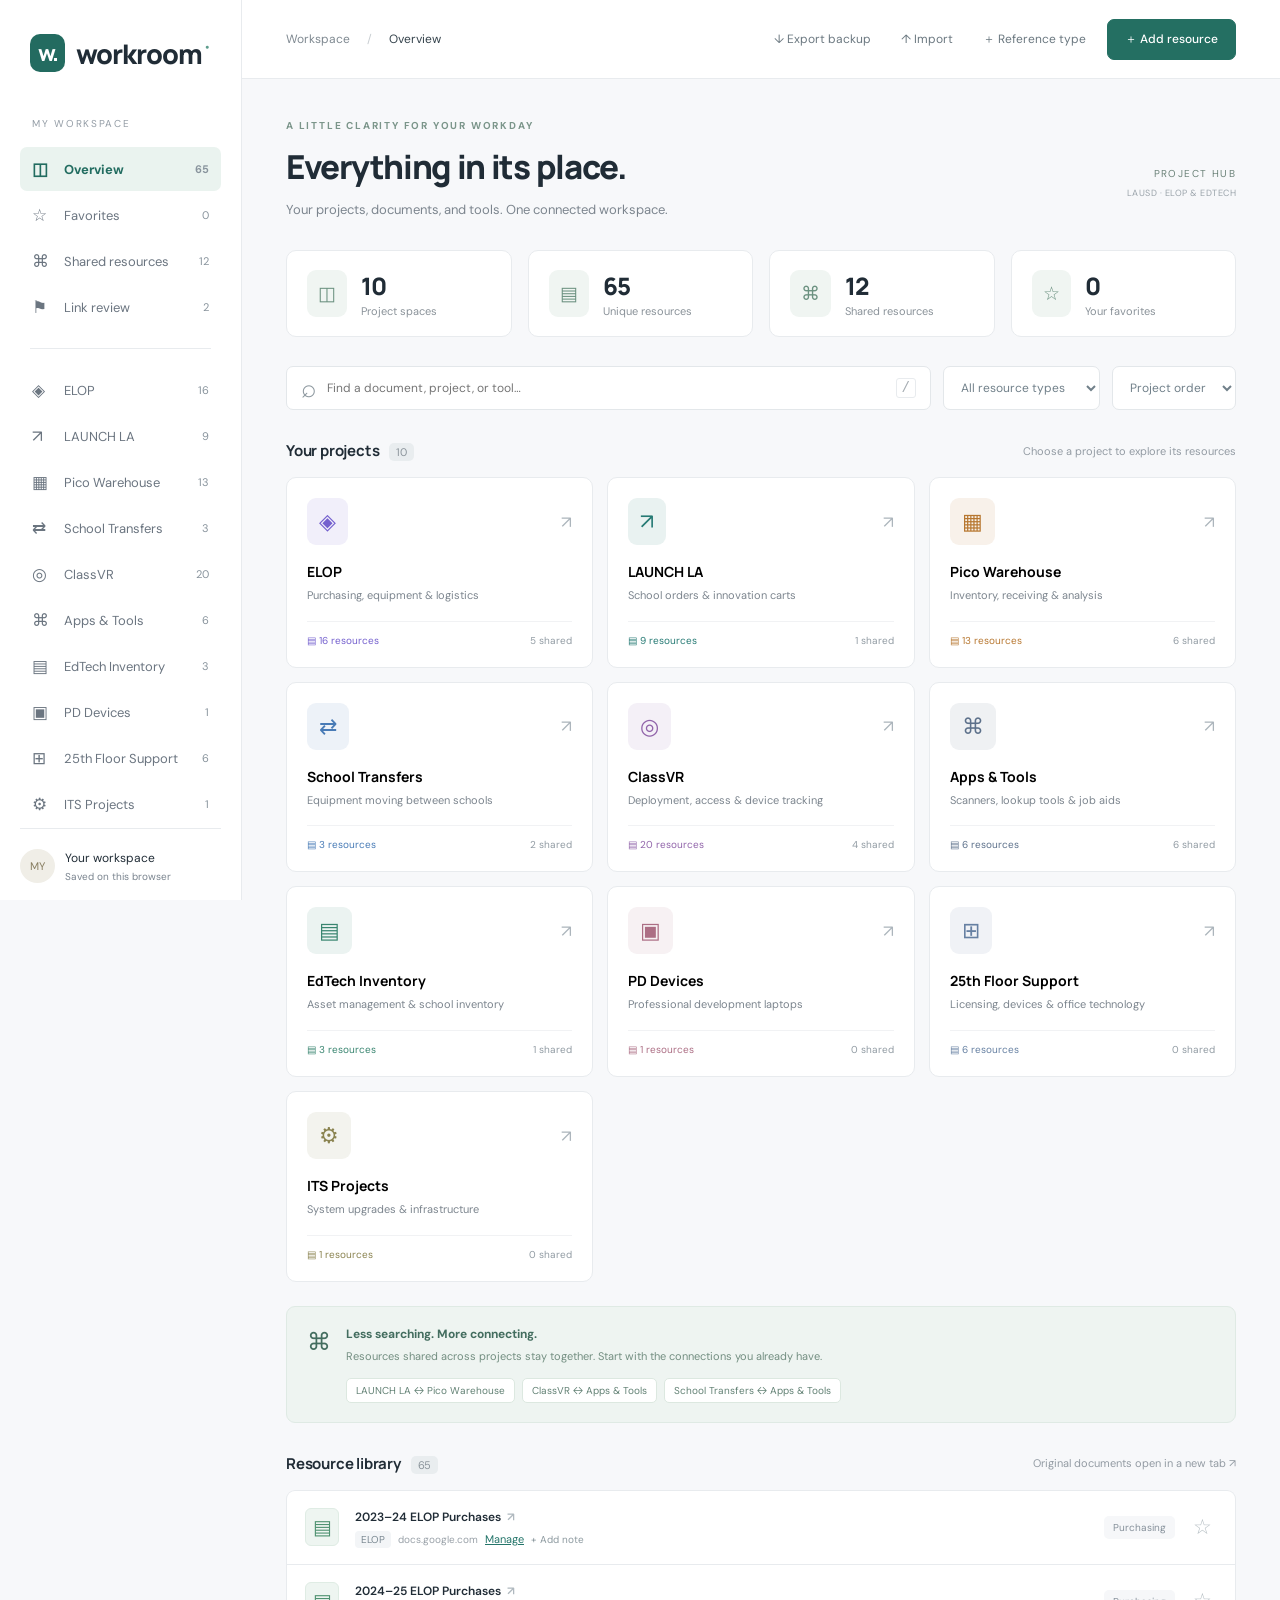
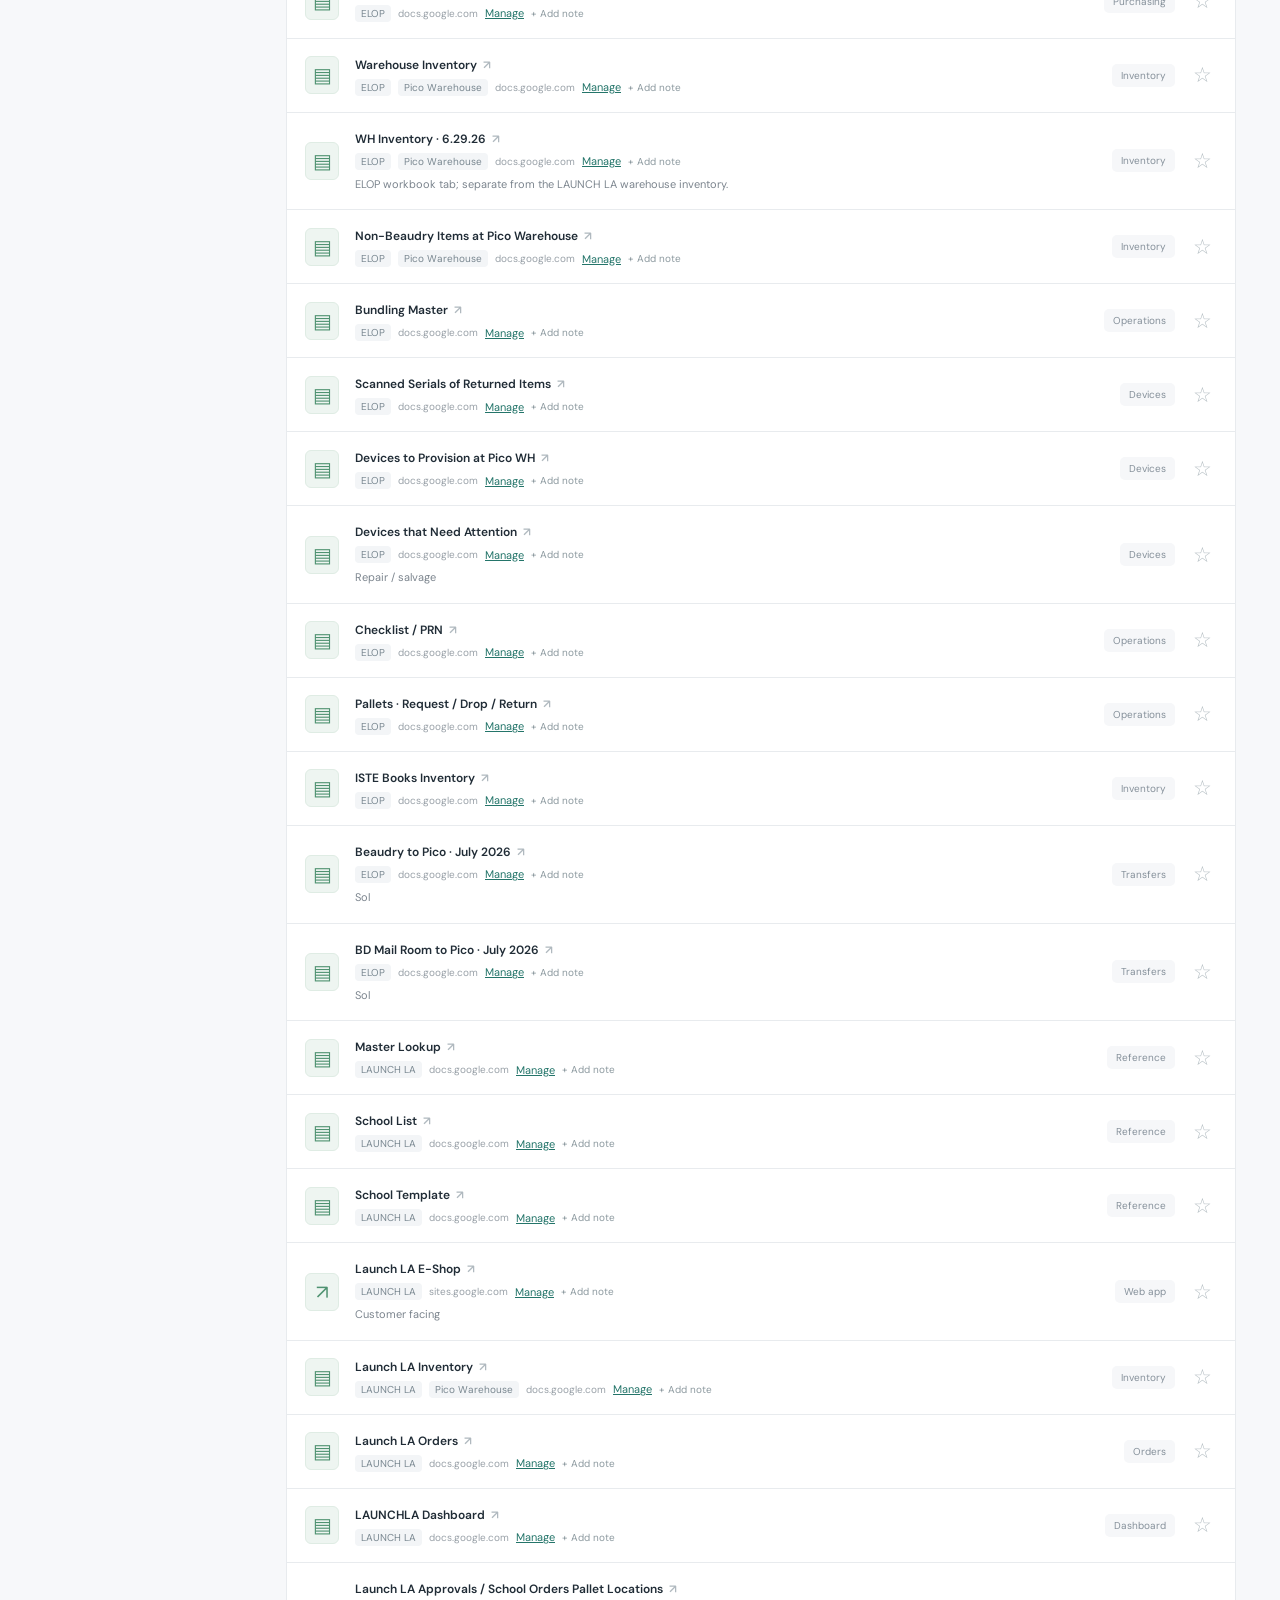
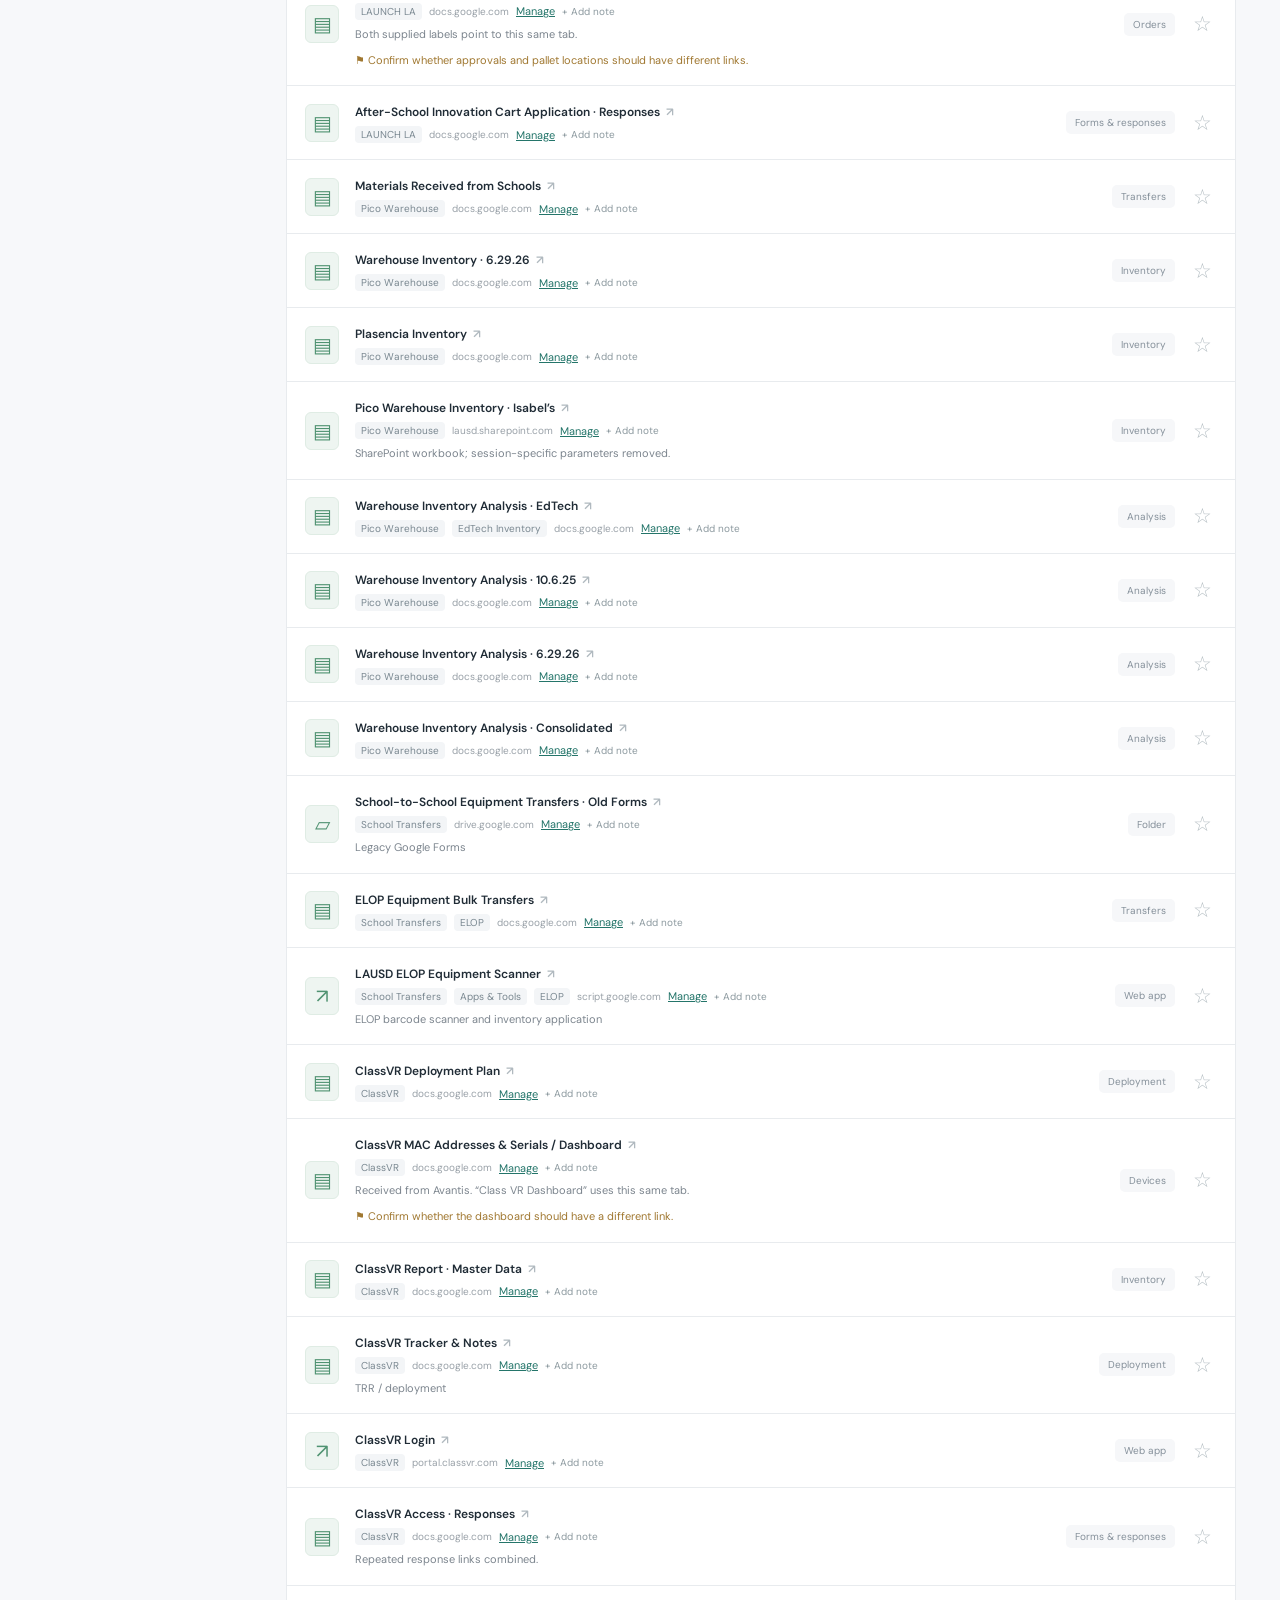
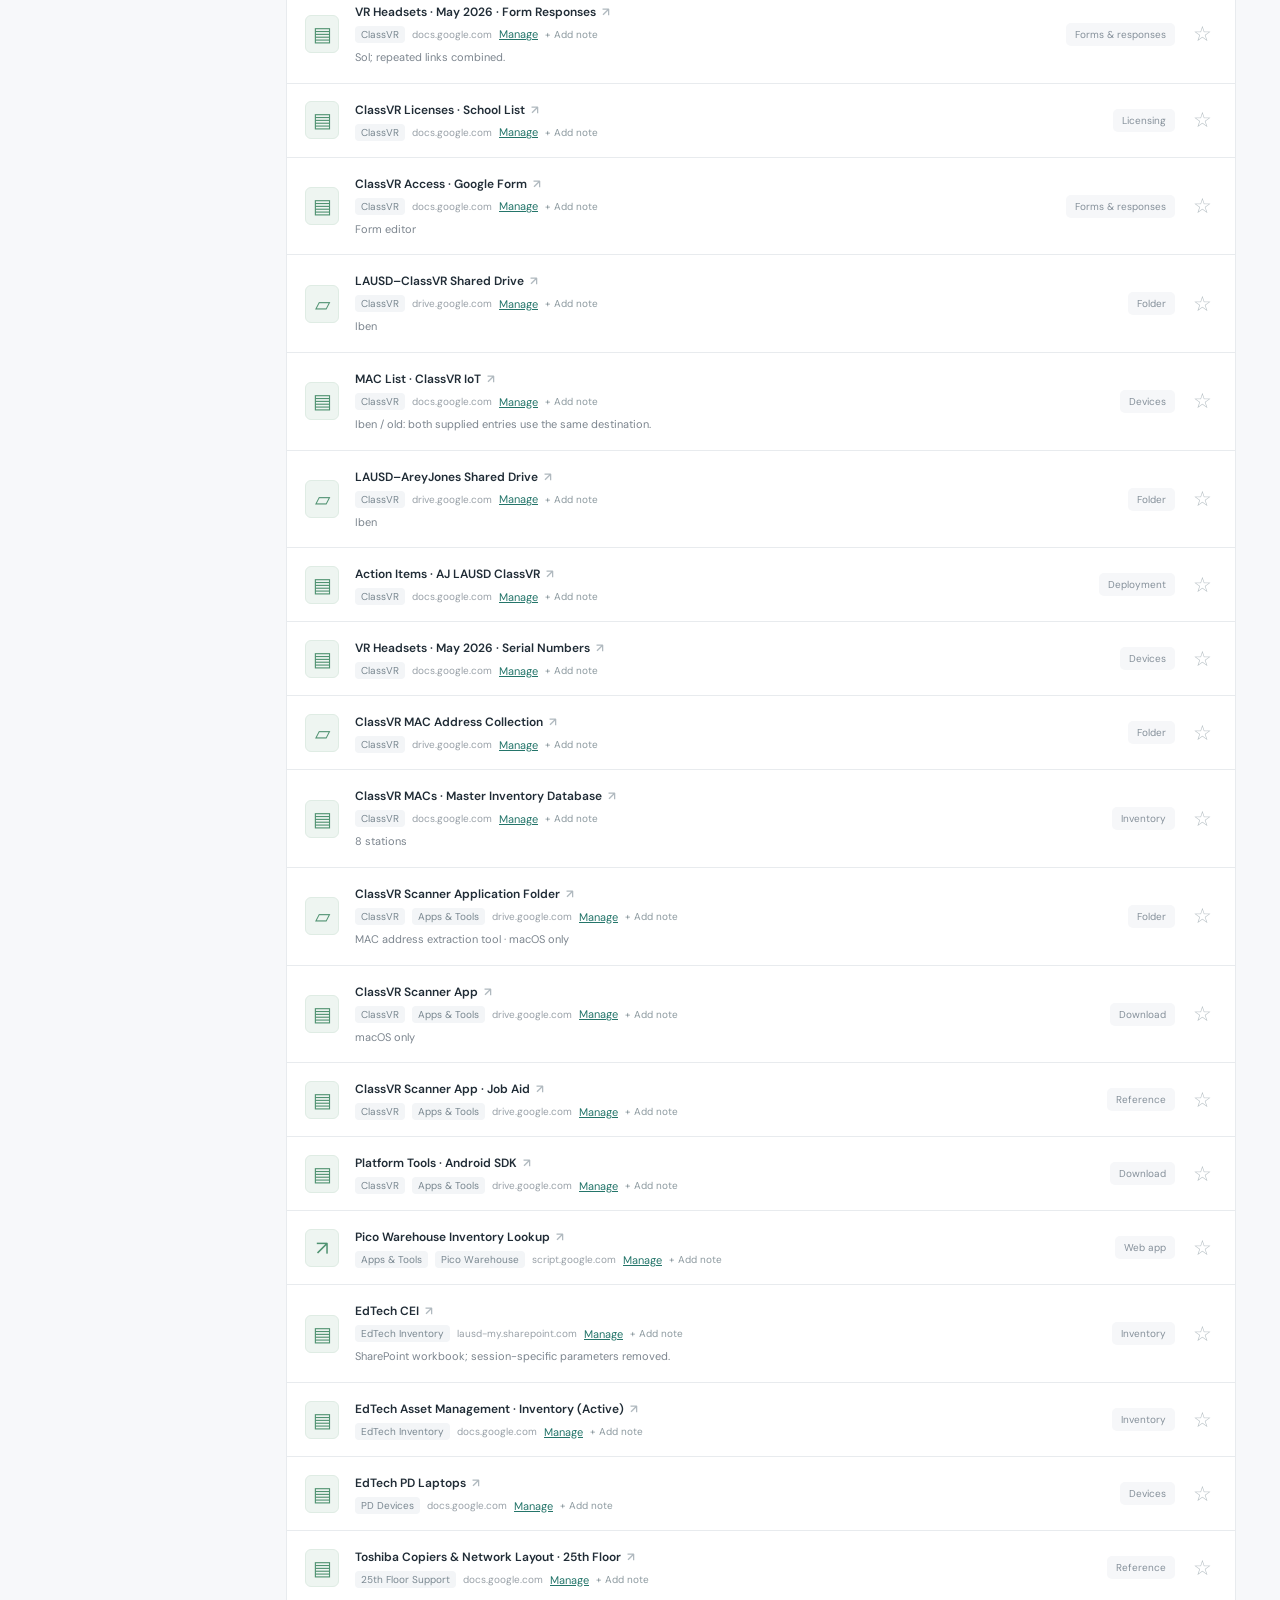
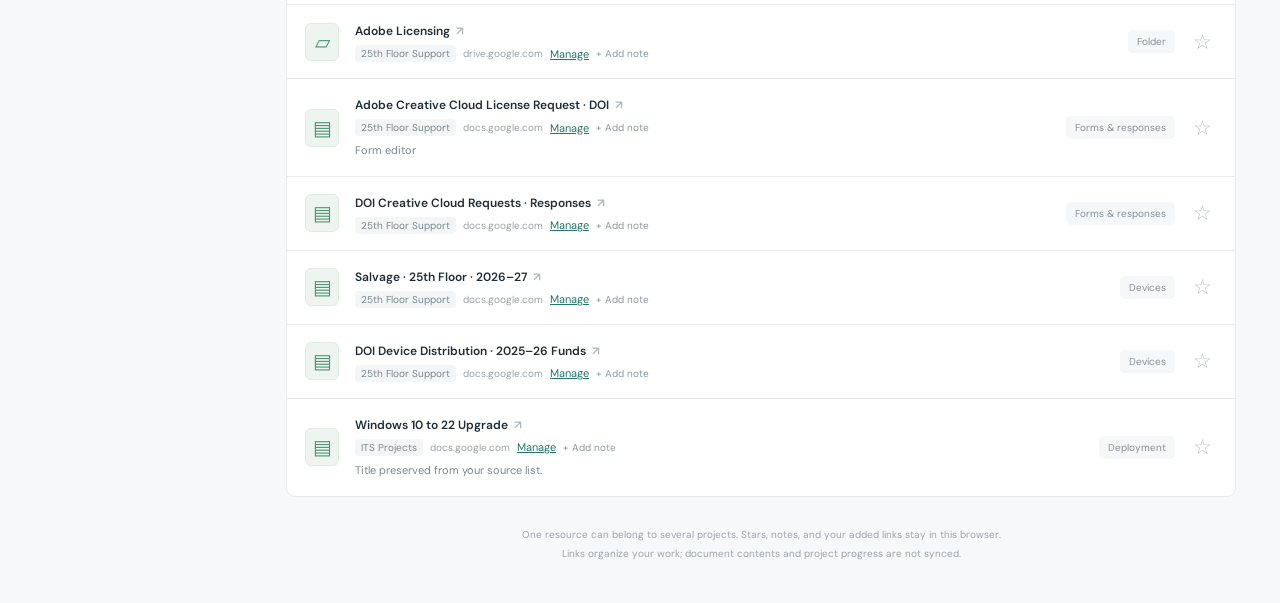
==== commit 34a50f1c: "Add resource management and persistent reference types" ====
--- a/Workroom.html
+++ b/Workroom.html
@@ -1,8 +1,14 @@
 <!doctype html>
-<html lang="en"><head><meta charset="UTF-8"><meta name="viewport" content="width=device-width,initial-scale=1"><title>Workroom · Project Dashboard</title><style>:root{--bg:#f7f8fa;--ink:#202c36;--muted:#79838e;--line:#e8ebee;--green:#24756a}*{box-sizing:border-box}body{margin:0;background:var(--bg);color:var(--ink);font:14px 'DM Sans',sans-serif}button,input,select,textarea{font:inherit}button,a,input,select,textarea{outline-offset:4px}button{cursor:pointer}button{border:0}a{color:inherit;text-decoration:none}aside{width:242px;position:fixed;inset:0 auto 0 0;background:#fff;border-right:1px solid var(--line);padding:34px 20px;display:flex;flex-direction:column}.brand{font:800 27px Manrope,sans-serif;display:flex;align-items:center;gap:11px;letter-spacing:-1px;padding:0 10px}.brand-icon{background:#236b60;color:white;border-radius:10px;font-size:22px;padding:4px 8px;letter-spacing:-2px}.brand-dot{font-size:7px;color:#5d9d8d;align-self:start;margin-top:8px;margin-left:-8px}.workspace-label{font-size:10px;letter-spacing:1.7px;color:#949da6;margin:45px 12px 15px}nav button{width:100%;text-align:left;padding:11px 12px;background:transparent;color:#6b7580;border-radius:7px;margin:2px 0;display:flex;align-items:center;gap:12px;font-size:13px}nav button:hover{background:#f5f7f7}nav button.active{background:#eaf3ef;color:#226c60;font-weight:700}nav .nav-icon{font-size:17px;width:20px}nav .count{margin-left:auto;font-size:11px;color:#89949d}nav .divider{height:1px;background:var(--line);margin:19px 10px}.sidebar-bottom{margin-top:auto;display:flex;align-items:center;gap:10px;font-size:12px;border-top:1px solid var(--line);padding-top:20px}.avatar{background:#f0eee7;color:#877d60;padding:10px;border-radius:50%;font-size:11px}.sidebar-bottom small{display:block;font-size:10px;color:var(--muted);margin-top:4px}main{margin-left:242px}header{height:79px;border-bottom:1px solid var(--line);background:#fff;display:flex;justify-content:space-between;align-items:center;padding:0 44px;font-size:12px;color:#7f8991}.slash{padding:0 14px;color:#c8cdd1}#breadcrumb{color:#35434c}.header-actions{display:flex;gap:12px;align-items:center}.quiet{background:none;color:#6b7880;font-size:12px;padding:9px}.primary{background:#246f62;color:#fff;border:1px solid #246f62;border-radius:7px;padding:11px 17px;font-weight:500;font-size:12px}.primary:hover{background:#195347}.content{max-width:1500px;margin:auto;padding:40px 44px}.eyebrow{font-size:10px;font-weight:700;letter-spacing:1.8px;color:#7b958a;margin-bottom:12px}.heading-row{display:flex;justify-content:space-between;align-items:center}h1{font:800 33px Manrope,sans-serif;letter-spacing:-1.3px;margin:0 0 10px}p{color:#7c858e;font-size:13px;line-height:1.7;margin:0}.date-mark{font-size:10px;color:#6b8278;text-align:right;letter-spacing:1.4px}.date-mark span{display:block;font-size:9px;letter-spacing:.5px;margin-top:7px;color:#9aa3aa}.stats{display:grid;grid-template-columns:repeat(4,1fr);gap:16px;margin:29px 0}.stat{background:#fff;border:1px solid var(--line);border-radius:10px;padding:18px 20px;display:flex;align-items:center;gap:14px}.stat-icon{border-radius:9px;background:#f0f5f2;padding:11px;color:#6b9180;font-size:19px}.stat strong{display:block;font:800 24px Manrope,sans-serif;letter-spacing:-.7px}.stat small{font-size:11px;color:#8a9299;display:block;margin-top:2px}.toolbar{display:flex;gap:12px;margin:26px 0 30px}.search{display:flex;align-items:center;gap:10px;flex:1;background:#fff;border:1px solid #e3e7ea;border-radius:7px;padding:0 14px}.search span{font-size:26px;color:#8d989f}.search input{border:0;background:transparent;width:100%;padding:13px 0;font-size:12px;min-width:0}.search input:focus{outline:none}.search:focus-within{outline:2px solid #7dafa1}kbd{color:#a5acb2;border:1px solid var(--line);border-radius:3px;padding:1px 5px}select{border:1px solid #e3e7ea;border-radius:7px;background:#fff;color:#71808a;padding:10px 13px;font-size:12px;max-width:200px}.section-heading{display:flex;justify-content:space-between;align-items:center;margin-bottom:16px;gap:12px}.section-heading h2{font:700 15px Manrope,sans-serif;margin:0;letter-spacing:-.2px}.section-heading h2 span{margin-left:7px;padding:2px 7px;background:#e9edef;color:#8b949b;border-radius:5px;font:11px 'DM Sans',sans-serif}.section-heading>span,#view-note{font-size:11px;color:#939ba3}#project-grid{display:grid;grid-template-columns:repeat(3,1fr);gap:14px}.project-card{background:white;border:1px solid var(--line);border-radius:10px;padding:20px;text-align:left;position:relative;transition:transform .15s,box-shadow .15s}.project-card:hover{transform:translateY(-2px);box-shadow:0 5px 15px #182a3710}.project-top{display:flex;justify-content:space-between;align-items:center}.project-icon{background:color-mix(in srgb,var(--accent) 10%,white);color:var(--accent);border-radius:9px;padding:9px 12px;font-size:22px}.project-arrow{color:#acb5bc;font-size:17px}.project-card h3{font:700 14px Manrope,sans-serif;margin:17px 0 5px}.project-card p{font-size:11px}.project-bottom{border-top:1px solid #f1f2f4;padding-top:12px;margin-top:16px;display:flex;justify-content:space-between;color:#919ba3;font-size:10px}.project-bottom span:first-child{color:var(--accent)}.connections{margin:24px 0;display:flex;align-items:flex-start;gap:15px;background:#eef4f1;border:1px solid #dfeae4;border-radius:9px;padding:19px 20px;color:#436d5f}.connections strong{display:block;font-size:12px;margin-bottom:5px}.connections p{font-size:11px;color:#738e81}.connections .connection-icon{font-size:24px}.connection-chips{display:flex;flex-wrap:wrap;gap:7px;margin-top:12px}.connection-chips button{background:white;border:1px solid #dce8e0;border-radius:5px;padding:5px 9px;color:#628174;font-size:10px}.library{margin-top:30px}.resource{display:grid;grid-template-columns:38px 1fr auto 30px;gap:12px;align-items:center;background:white;border:1px solid var(--line);border-bottom:0;padding:16px 18px}.resource:first-child{border-radius:9px 9px 0 0}.resource:last-child{border-bottom:1px solid var(--line);border-radius:0 0 9px 9px}.file-icon{width:34px;height:38px;background:#eef5f1;color:#4f9271;border:1px solid #dfece4;border-radius:6px;display:grid;place-items:center;font-size:20px}.resource-title{font-size:12px;font-weight:600;display:inline-block}.resource-title:hover{color:#24756a;text-decoration:underline}.external{color:#b0b9bf;font-size:12px;margin-left:6px}.resource-meta{font-size:10px;color:#99a1a8;margin-top:6px;display:flex;align-items:center;gap:7px;flex-wrap:wrap}.project-tag{padding:2px 6px;background:#f3f5f7;border-radius:4px;color:#798790}.star{background:none;color:#b7c0c5;font-size:21px;padding:5px}.star.saved{color:#c39a3e}.type-tag{font-size:10px;color:#85909a;background:#f6f7f9;border-radius:5px;padding:5px 9px}.note-toggle{background:none;color:#8c999f;padding:0;font-size:10px}.note-panel{grid-column:2/-1}.note-panel textarea{width:100%;border:1px solid #dce5df;border-radius:5px;padding:10px;font-size:12px;resize:vertical}.note-panel small{color:#87978e;font-size:10px}.flag{color:#a07831;font-size:11px;margin-top:8px;line-height:1.6}.empty{border:1px dashed #d8dfe3;border-radius:10px;text-align:center;padding:45px;color:#8a979c}.empty strong{display:block;color:#526770;margin-bottom:8px}footer{font-size:10px;line-height:1.9;color:#9ba4ac;text-align:center;padding:28px 0 0}dialog{border:1px solid #dfe6e2;border-radius:14px;padding:28px;width:520px;max-width:calc(100% - 24px);box-shadow:0 20px 80px #102a3033}dialog::backdrop{background:#192d3b66;backdrop-filter:blur(3px)}.dialog-top{display:flex;justify-content:space-between;align-items:center;margin-bottom:22px}.dialog-top h2{margin:0;font:700 21px Manrope,sans-serif}.dialog-top button{background:none;font-size:25px;color:#8b979e}form>label{display:block;font-size:12px;color:#6b7d84;margin:14px 0}form input:not([type=checkbox]),form textarea,form select{display:block;width:100%;border:1px solid #dce3e5;border-radius:6px;padding:10px;margin-top:7px}fieldset{border:1px solid #e1e8e4;border-radius:7px;margin:15px 0;padding:12px}legend{font-size:12px;color:#6b7d84}#project-options{display:grid;grid-template-columns:1fr 1fr;gap:9px;font-size:11px}#project-options label{display:flex;align-items:center;gap:7px}input[type=checkbox]{accent-color:#24756a}#form-error{color:#ab553c;font-size:12px;margin-bottom:12px}#toast{position:fixed;bottom:24px;left:50%;transform:translateX(-50%);background:#284e43;color:white;border-radius:8px;padding:13px 24px;font-size:12px;display:none;z-index:10}@media(min-width:1500px){#project-grid{grid-template-columns:repeat(4,1fr)}}@media(max-width:1100px){aside{width:205px;padding:30px 14px}main{margin-left:205px}.content{padding:30px 25px}header{padding:0 25px}.stat{padding:14px;gap:9px}.stat-icon{padding:7px}#project-grid{grid-template-columns:repeat(2,1fr)}.date-mark{display:none}}@media(max-width:750px){aside{position:static;width:100%;padding:18px;border:0;border-bottom:1px solid var(--line)}.brand{font-size:23px}.workspace-label,.sidebar-bottom{display:none}nav{display:flex;overflow-x:auto;margin-top:15px}nav button{white-space:nowrap;width:auto;margin:0 3px;padding:9px}.count,nav .divider{display:none!important}main{margin-left:0}header{height:auto;min-height:65px;padding:12px 20px;gap:10px;flex-wrap:wrap}.header-actions{gap:4px}.content{padding:26px 18px}h1{font-size:27px}.stats{grid-template-columns:repeat(2,1fr);gap:10px}.stat strong{font-size:22px}.toolbar{flex-wrap:wrap}.search{flex-basis:100%}select{flex:1;max-width:none}#project-grid{grid-template-columns:repeat(2,1fr);gap:10px}.project-card{padding:15px}.project-card p{line-height:1.5}.section-heading>span,#view-note{display:none}.resource{padding:14px 10px;gap:9px;grid-template-columns:30px 1fr 28px}.file-icon{width:29px;height:33px}.type-tag{display:none}.star{grid-column:3}.project-bottom{line-height:1.6;gap:8px}.note-panel{grid-column:1/-1}}
-[hidden]{display:none!important}</style></head>
-<body><aside><a class="brand" href="#"><span class="brand-icon">w.</span> workroom<span class="brand-dot">●</span></a><div class="workspace-label">MY WORKSPACE</div><nav id="nav"></nav><div class="sidebar-bottom"><span class="avatar">MY</span><div>Your workspace<small>Saved on this browser</small></div></div></aside><main><header><span>Workspace <span class="slash">/</span> <span id="breadcrumb">Overview</span></span><div class="header-actions"><button id="export" class="quiet">↓ Export backup</button><button id="import" class="quiet">↑ Import</button><input type="file" id="import-file" accept="application/json" hidden><button id="add" class="primary">＋ Add resource</button></div></header><section class="content"><div class="eyebrow">A LITTLE CLARITY FOR YOUR WORKDAY</div><div class="heading-row"><div><h1 id="title">Everything in its place.</h1><p id="subtitle">Your projects, documents, and tools. One connected workspace.</p></div><div class="date-mark">PROJECT HUB<span>LAUSD · ELOP & EDTECH</span></div></div><div id="stats" class="stats"></div><div class="toolbar"><label class="search"><span>⌕</span><input id="search" type="search" placeholder="Find a document, project, or tool…" aria-label="Search resources"><kbd>/</kbd></label><select id="category" aria-label="Resource category"><option value="">All resource types</option></select><select id="sort" aria-label="Sort resources"><option value="project">Project order</option><option value="alpha">Name A–Z</option></select></div><section id="projects-section"><div class="section-heading"><h2>Your projects <span id="project-count"></span></h2><span>Choose a project to explore its resources</span></div><div id="project-grid"></div></section><section id="connections" class="connections"></section><section class="library"><div class="section-heading"><h2 id="library-title">Resource library <span id="result-count"></span></h2><div id="view-note">Original documents open in a new tab ↗</div></div><div id="resource-list"></div></section><footer>One resource can belong to several projects. Stars, notes, and your added links stay in this browser.<br>Links organize your work; document contents and project progress are not synced.</footer></section></main>
-<dialog id="resource-dialog"><form id="resource-form"><div class="dialog-top"><h2>Add a resource</h2><button type="button" id="close-dialog" aria-label="Close">×</button></div><label>Name<input name="title" required maxlength="180" placeholder="e.g. School deployment tracker"></label><label>Link<input name="url" type="url" required placeholder="https://…"></label><label>Resource type<select name="category"><option>Reference</option><option>Inventory</option><option>Devices</option><option>Web app</option><option>Folder</option><option>Deployment</option><option>Forms & responses</option><option>Orders</option><option>Analysis</option><option>Purchasing</option><option>Licensing</option><option>Transfers</option><option>Operations</option><option>Dashboard</option><option>Download</option></select></label><fieldset><legend>Projects · choose one or more</legend><div id="project-options"></div></fieldset><label>Note<textarea name="note" rows="2" placeholder="What is this resource useful for?"></textarea></label><p id="form-error" role="alert"></p><button class="primary" type="submit">Add to workspace</button></form></dialog><div id="toast" role="status"></div><script>
+<html lang="en"><head><meta charset="UTF-8"><meta name="viewport" content="width=device-width,initial-scale=1"><title>Workroom · Project Dashboard</title><style>@import url('https://fonts.googleapis.com/css2?family=DM+Sans:wght@400;500;600;700&family=Manrope:wght@400;500;600;700;800&display=swap');
+:root{--bg:#f7f8fa;--ink:#202c36;--muted:#79838e;--line:#e8ebee;--green:#24756a}*{box-sizing:border-box}body{margin:0;background:var(--bg);color:var(--ink);font:14px 'DM Sans',sans-serif}button,input,select,textarea{font:inherit}button,a,input,select,textarea{outline-offset:4px}button{cursor:pointer}button{border:0}a{color:inherit;text-decoration:none}aside{width:242px;position:fixed;inset:0 auto 0 0;background:#fff;border-right:1px solid var(--line);padding:34px 20px;display:flex;flex-direction:column}.brand{font:800 27px Manrope,sans-serif;display:flex;align-items:center;gap:11px;letter-spacing:-1px;padding:0 10px}.brand-icon{background:#236b60;color:white;border-radius:10px;font-size:22px;padding:4px 8px;letter-spacing:-2px}.brand-dot{font-size:7px;color:#5d9d8d;align-self:start;margin-top:8px;margin-left:-8px}.workspace-label{font-size:10px;letter-spacing:1.7px;color:#949da6;margin:45px 12px 15px}nav button{width:100%;text-align:left;padding:11px 12px;background:transparent;color:#6b7580;border-radius:7px;margin:2px 0;display:flex;align-items:center;gap:12px;font-size:13px}nav button:hover{background:#f5f7f7}nav button.active{background:#eaf3ef;color:#226c60;font-weight:700}nav .nav-icon{font-size:17px;width:20px}nav .count{margin-left:auto;font-size:11px;color:#89949d}nav .divider{height:1px;background:var(--line);margin:19px 10px}.sidebar-bottom{margin-top:auto;display:flex;align-items:center;gap:10px;font-size:12px;border-top:1px solid var(--line);padding-top:20px}.avatar{background:#f0eee7;color:#877d60;padding:10px;border-radius:50%;font-size:11px}.sidebar-bottom small{display:block;font-size:10px;color:var(--muted);margin-top:4px}main{margin-left:242px}header{height:79px;border-bottom:1px solid var(--line);background:#fff;display:flex;justify-content:space-between;align-items:center;padding:0 44px;font-size:12px;color:#7f8991}.slash{padding:0 14px;color:#c8cdd1}#breadcrumb{color:#35434c}.header-actions{display:flex;gap:12px;align-items:center}.quiet{background:none;color:#6b7880;font-size:12px;padding:9px}.primary{background:#246f62;color:#fff;border:1px solid #246f62;border-radius:7px;padding:11px 17px;font-weight:500;font-size:12px}.primary:hover{background:#195347}.content{max-width:1500px;margin:auto;padding:40px 44px}.eyebrow{font-size:10px;font-weight:700;letter-spacing:1.8px;color:#7b958a;margin-bottom:12px}.heading-row{display:flex;justify-content:space-between;align-items:center}h1{font:800 33px Manrope,sans-serif;letter-spacing:-1.3px;margin:0 0 10px}p{color:#7c858e;font-size:13px;line-height:1.7;margin:0}.date-mark{font-size:10px;color:#6b8278;text-align:right;letter-spacing:1.4px}.date-mark span{display:block;font-size:9px;letter-spacing:.5px;margin-top:7px;color:#9aa3aa}.stats{display:grid;grid-template-columns:repeat(4,1fr);gap:16px;margin:29px 0}.stat{background:#fff;border:1px solid var(--line);border-radius:10px;padding:18px 20px;display:flex;align-items:center;gap:14px}.stat-icon{border-radius:9px;background:#f0f5f2;padding:11px;color:#6b9180;font-size:19px}.stat strong{display:block;font:800 24px Manrope,sans-serif;letter-spacing:-.7px}.stat small{font-size:11px;color:#8a9299;display:block;margin-top:2px}.toolbar{display:flex;gap:12px;margin:26px 0 30px}.search{display:flex;align-items:center;gap:10px;flex:1;background:#fff;border:1px solid #e3e7ea;border-radius:7px;padding:0 14px}.search span{font-size:26px;color:#8d989f}.search input{border:0;background:transparent;width:100%;padding:13px 0;font-size:12px;min-width:0}.search input:focus{outline:none}.search:focus-within{outline:2px solid #7dafa1}kbd{color:#a5acb2;border:1px solid var(--line);border-radius:3px;padding:1px 5px}select{border:1px solid #e3e7ea;border-radius:7px;background:#fff;color:#71808a;padding:10px 13px;font-size:12px;max-width:200px}.section-heading{display:flex;justify-content:space-between;align-items:center;margin-bottom:16px;gap:12px}.section-heading h2{font:700 15px Manrope,sans-serif;margin:0;letter-spacing:-.2px}.section-heading h2 span{margin-left:7px;padding:2px 7px;background:#e9edef;color:#8b949b;border-radius:5px;font:11px 'DM Sans',sans-serif}.section-heading>span,#view-note{font-size:11px;color:#939ba3}#project-grid{display:grid;grid-template-columns:repeat(3,1fr);gap:14px}.project-card{background:white;border:1px solid var(--line);border-radius:10px;padding:20px;text-align:left;position:relative;transition:transform .15s,box-shadow .15s}.project-card:hover{transform:translateY(-2px);box-shadow:0 5px 15px #182a3710}.project-top{display:flex;justify-content:space-between;align-items:center}.project-icon{background:color-mix(in srgb,var(--accent) 10%,white);color:var(--accent);border-radius:9px;padding:9px 12px;font-size:22px}.project-arrow{color:#acb5bc;font-size:17px}.project-card h3{font:700 14px Manrope,sans-serif;margin:17px 0 5px}.project-card p{font-size:11px}.project-bottom{border-top:1px solid #f1f2f4;padding-top:12px;margin-top:16px;display:flex;justify-content:space-between;color:#919ba3;font-size:10px}.project-bottom span:first-child{color:var(--accent)}.connections{margin:24px 0;display:flex;align-items:flex-start;gap:15px;background:#eef4f1;border:1px solid #dfeae4;border-radius:9px;padding:19px 20px;color:#436d5f}.connections strong{display:block;font-size:12px;margin-bottom:5px}.connections p{font-size:11px;color:#738e81}.connections .connection-icon{font-size:24px}.connection-chips{display:flex;flex-wrap:wrap;gap:7px;margin-top:12px}.connection-chips button{background:white;border:1px solid #dce8e0;border-radius:5px;padding:5px 9px;color:#628174;font-size:10px}.library{margin-top:30px}.resource{display:grid;grid-template-columns:38px 1fr auto 30px;gap:12px;align-items:center;background:white;border:1px solid var(--line);border-bottom:0;padding:16px 18px}.resource:first-child{border-radius:9px 9px 0 0}.resource:last-child{border-bottom:1px solid var(--line);border-radius:0 0 9px 9px}.file-icon{width:34px;height:38px;background:#eef5f1;color:#4f9271;border:1px solid #dfece4;border-radius:6px;display:grid;place-items:center;font-size:20px}.resource-title{font-size:12px;font-weight:600;display:inline-block}.resource-title:hover{color:#24756a;text-decoration:underline}.external{color:#b0b9bf;font-size:12px;margin-left:6px}.resource-meta{font-size:10px;color:#99a1a8;margin-top:6px;display:flex;align-items:center;gap:7px;flex-wrap:wrap}.project-tag{padding:2px 6px;background:#f3f5f7;border-radius:4px;color:#798790}.star{background:none;color:#b7c0c5;font-size:21px;padding:5px}.star.saved{color:#c39a3e}.type-tag{font-size:10px;color:#85909a;background:#f6f7f9;border-radius:5px;padding:5px 9px}.note-toggle{background:none;color:#8c999f;padding:0;font-size:10px}.note-panel{grid-column:2/-1}.note-panel textarea{width:100%;border:1px solid #dce5df;border-radius:5px;padding:10px;font-size:12px;resize:vertical}.note-panel small{color:#87978e;font-size:10px}.flag{color:#a07831;font-size:11px;margin-top:8px;line-height:1.6}.empty{border:1px dashed #d8dfe3;border-radius:10px;text-align:center;padding:45px;color:#8a979c}.empty strong{display:block;color:#526770;margin-bottom:8px}footer{font-size:10px;line-height:1.9;color:#9ba4ac;text-align:center;padding:28px 0 0}dialog{border:1px solid #dfe6e2;border-radius:14px;padding:28px;width:520px;max-width:calc(100% - 24px);box-shadow:0 20px 80px #102a3033}dialog::backdrop{background:#192d3b66;backdrop-filter:blur(3px)}.dialog-top{display:flex;justify-content:space-between;align-items:center;margin-bottom:22px}.dialog-top h2{margin:0;font:700 21px Manrope,sans-serif}.dialog-top button{background:none;font-size:25px;color:#8b979e}form>label{display:block;font-size:12px;color:#6b7d84;margin:14px 0}form input:not([type=checkbox]),form textarea,form select{display:block;width:100%;border:1px solid #dce3e5;border-radius:6px;padding:10px;margin-top:7px}fieldset{border:1px solid #e1e8e4;border-radius:7px;margin:15px 0;padding:12px}legend{font-size:12px;color:#6b7d84}#project-options{display:grid;grid-template-columns:1fr 1fr;gap:9px;font-size:11px}#project-options label{display:flex;align-items:center;gap:7px}input[type=checkbox]{accent-color:#24756a}#form-error{color:#ab553c;font-size:12px;margin-bottom:12px}#toast{position:fixed;bottom:24px;left:50%;transform:translateX(-50%);background:#284e43;color:white;border-radius:8px;padding:13px 24px;font-size:12px;display:none;z-index:10}@media(min-width:1500px){#project-grid{grid-template-columns:repeat(4,1fr)}}@media(max-width:1100px){aside{width:205px;padding:30px 14px}main{margin-left:205px}.content{padding:30px 25px}header{padding:0 25px}.stat{padding:14px;gap:9px}.stat-icon{padding:7px}#project-grid{grid-template-columns:repeat(2,1fr)}.date-mark{display:none}}@media(max-width:750px){aside{position:static;width:100%;padding:18px;border:0;border-bottom:1px solid var(--line)}.brand{font-size:23px}.workspace-label,.sidebar-bottom{display:none}nav{display:flex;overflow-x:auto;margin-top:15px}nav button{white-space:nowrap;width:auto;margin:0 3px;padding:9px}.count,nav .divider{display:none!important}main{margin-left:0}header{height:auto;min-height:65px;padding:12px 20px;gap:10px;flex-wrap:wrap}.header-actions{gap:4px}.content{padding:26px 18px}h1{font-size:27px}.stats{grid-template-columns:repeat(2,1fr);gap:10px}.stat strong{font-size:22px}.toolbar{flex-wrap:wrap}.search{flex-basis:100%}select{flex:1;max-width:none}#project-grid{grid-template-columns:repeat(2,1fr);gap:10px}.project-card{padding:15px}.project-card p{line-height:1.5}.section-heading>span,#view-note{display:none}.resource{padding:14px 10px;gap:9px;grid-template-columns:30px 1fr 28px}.file-icon{width:29px;height:33px}.type-tag{display:none}.star{grid-column:3}.project-bottom{line-height:1.6;gap:8px}.note-panel{grid-column:1/-1}}
+[hidden]{display:none!important}
+
+.manage-resource{background:none;color:#24756a;padding:0;font-size:11px;text-decoration:underline}.manage-actions{display:flex;gap:12px;flex-wrap:wrap;margin-top:18px}.danger{background:#fff0ed;color:#943f32;padding:10px;border-radius:7px}#manage-projects{display:grid;grid-template-columns:1fr 1fr;gap:10px;font-size:12px}#manage-projects label{display:flex;gap:7px;align-items:center}#manage-error{color:#943f32;margin-top:12px}
+
+#type-error{color:#943f32;margin:12px 0}.header-actions{flex-wrap:wrap}
+</style></head>
+<body><aside><a class="brand" href="#"><span class="brand-icon">w.</span> workroom<span class="brand-dot">●</span></a><div class="workspace-label">MY WORKSPACE</div><nav id="nav"></nav><div class="sidebar-bottom"><span class="avatar">MY</span><div>Your workspace<small>Saved on this browser</small></div></div></aside><main><header><span>Workspace <span class="slash">/</span> <span id="breadcrumb">Overview</span></span><div class="header-actions"><button id="export" class="quiet">↓ Export backup</button><button id="import" class="quiet">↑ Import</button><input type="file" id="import-file" accept="application/json" hidden><button id="add-type" class="quiet">＋ Reference type</button><button id="add" class="primary">＋ Add resource</button></div></header><section class="content"><div class="eyebrow">A LITTLE CLARITY FOR YOUR WORKDAY</div><div class="heading-row"><div><h1 id="title">Everything in its place.</h1><p id="subtitle">Your projects, documents, and tools. One connected workspace.</p></div><div class="date-mark">PROJECT HUB<span>LAUSD · ELOP & EDTECH</span></div></div><div id="stats" class="stats"></div><div class="toolbar"><label class="search"><span>⌕</span><input id="search" type="search" placeholder="Find a document, project, or tool…" aria-label="Search resources"><kbd>/</kbd></label><select id="category" aria-label="Resource category"><option value="">All resource types</option></select><select id="sort" aria-label="Sort resources"><option value="project">Project order</option><option value="alpha">Name A–Z</option></select></div><section id="projects-section"><div class="section-heading"><h2>Your projects <span id="project-count"></span></h2><span>Choose a project to explore its resources</span></div><div id="project-grid"></div></section><section id="connections" class="connections"></section><section class="library"><div class="section-heading"><h2 id="library-title">Resource library <span id="result-count"></span></h2><div id="view-note">Original documents open in a new tab ↗</div></div><div id="resource-list"></div></section><footer>One resource can belong to several projects. Stars, notes, and your added links stay in this browser.<br>Links organize your work; document contents and project progress are not synced.</footer></section></main>
+<dialog id="resource-dialog"><form id="resource-form"><div class="dialog-top"><h2>Add a resource</h2><button type="button" id="close-dialog" aria-label="Close">×</button></div><label>Name<input name="title" required maxlength="180" placeholder="e.g. School deployment tracker"></label><label>Link<input name="url" type="url" required placeholder="https://…"></label><label>Resource type<select name="category"><option>Reference</option><option>Inventory</option><option>Devices</option><option>Web app</option><option>Folder</option><option>Deployment</option><option>Forms & responses</option><option>Orders</option><option>Analysis</option><option>Purchasing</option><option>Licensing</option><option>Transfers</option><option>Operations</option><option>Dashboard</option><option>Download</option></select></label><button id="resource-add-type" type="button" class="quiet">＋ Add reference type</button><fieldset><legend>Projects · choose one or more</legend><div id="project-options"></div></fieldset><label>Note<textarea name="note" rows="2" placeholder="What is this resource useful for?"></textarea></label><p id="form-error" role="alert"></p><button class="primary" type="submit">Add to workspace</button></form></dialog><dialog id="manage-dialog"><form id="manage-form"><div class="dialog-top"><h2>Manage resource</h2><button type="button" id="manage-close" aria-label="Close">×</button></div><p id="manage-title"></p><fieldset><legend>Projects · uncheck to remove from a project</legend><div id="manage-projects"></div></fieldset><label>Reference type<select id="manage-type"></select></label><p>Changes stay in this browser. Removing a resource keeps the original document.</p><p id="manage-error" role="alert"></p><div class="manage-actions"><button class="primary" type="submit">Save changes</button><button id="remove-resource" class="danger" type="button">Remove resource everywhere</button></div></form></dialog><dialog id="type-dialog"><form id="type-form"><div class="dialog-top"><h2>Add reference type</h2><button type="button" id="type-close" aria-label="Close">×</button></div><label>Name<input id="type-name" required maxlength="100" placeholder="e.g. Training materials"></label><p>The type appears in the menus immediately, even without any resources.</p><p id="type-error" role="alert"></p><button class="primary" type="submit">Add type</button></form></dialog><div id="toast" role="status"></div><script>
 const projects = [
 {id:'elop',name:'ELOP',subtitle:'Purchasing, equipment & logistics',color:'#7460ce',icon:'◈'},
 {id:'launch',name:'LAUNCH LA',subtitle:'School orders & innovation carts',color:'#267a74',icon:'↗'},
@@ -88,7 +94,10 @@
 'use strict';
 const $=s=>document.querySelector(s), esc=s=>String(s??'').replace(/[&<>"']/g,c=>({'&':'&amp;','<':'&lt;','>':'&gt;','"':'&quot;',"'":'&#39;'}[c]));
 const storageKey='workroom-v1';
-let state={favorites:[],notes:{},custom:[]};
+const defaultReferenceTypes=['Reference','Inventory','Devices','Web app','Folder','Deployment','Forms & responses','Orders','Analysis','Purchasing','Licensing','Transfers','Operations','Dashboard','Download'];
+const typeKey=value=>value.trim().replace(/\s+/g,' ').toLocaleLowerCase();
+function uniqueTypes(values){const names=new Map();for(const value of values){const name=value.trim().replace(/\s+/g,' ');if(name&&!names.has(typeKey(name)))names.set(typeKey(name),name);}return [...names.values()];}
+let state={favorites:[],notes:{},custom:[],overrides:{},removed:[],referenceTypes:[]};
 try{const stored=JSON.parse(localStorage.getItem(storageKey));if(stored)state=validate(stored);}catch{ /* A malformed backup must not prevent access to the built-in library. */ }
 let view='overview',query='',type='',sort='project';
 function validUrl(url){try{return new URL(url).protocol==='https:';}catch{return false;}}
@@ -97,15 +106,24 @@
  if(s.custom.length>2000)throw Error('Backup contains too many resources.');
  const ids=new Set(resources.map(r=>r.id));
  const custom=s.custom.map(r=>{if(!r||typeof r.id!=='string'||ids.has(r.id)||typeof r.title!=='string'||!r.title.trim()||!validUrl(r.url)||!Array.isArray(r.projects)||!r.projects.length||r.projects.some(p=>!projects.some(x=>x.id===p)))throw Error('Backup contains an invalid resource.');ids.add(r.id);return {id:r.id,title:r.title.slice(0,180),url:r.url,projects:[...new Set(r.projects)],category:String(r.category||'Reference'),note:String(r.note||''),flag:''};});
- return {favorites:[...new Set(s.favorites.filter(id=>typeof id==='string'&&ids.has(id)))],notes:Object.fromEntries(Object.entries(s.notes).filter(([id,n])=>ids.has(id)&&typeof n==='string')),custom};
-}
-function all(){return [...resources,...state.custom];}
+ const overrides={};
+ for(const [id,o] of Object.entries(s.overrides||{})){
+  if(!ids.has(id))continue;
+  if(!o||!Array.isArray(o.projects)||!o.projects.length||o.projects.some(p=>!projects.some(x=>x.id===p))||typeof o.category!=='string')throw Error('Invalid resource changes.');
+  overrides[id]={projects:[...new Set(o.projects)],category:o.category.slice(0,100)};
+ }
+ const removed=[...new Set((Array.isArray(s.removed)?s.removed:[]).filter(id=>ids.has(id)))];
+ const referenceTypes=s.referenceTypes??[];
+ if(!Array.isArray(referenceTypes)||referenceTypes.length>2000||referenceTypes.some(t=>typeof t!=='string'||!t.trim()||t.length>100))throw Error('Invalid reference types.');
+ return {referenceTypes:uniqueTypes(referenceTypes),overrides,removed,favorites:[...new Set(s.favorites.filter(id=>typeof id==='string'&&ids.has(id)))],notes:Object.fromEntries(Object.entries(s.notes).filter(([id,n])=>ids.has(id)&&typeof n==='string')),custom};
+}
+function all(){return [...resources,...state.custom].filter(r=>!state.removed.includes(r.id)).map(r=>({...r,...state.overrides[r.id]}));}
 function notify(message){$('#toast').textContent=message;$('#toast').style.display='block';clearTimeout(notify.timer);notify.timer=setTimeout(()=>$('#toast').style.display='none',3500);}
 function save(){try{localStorage.setItem(storageKey,JSON.stringify(state));}catch{notify('Browser storage unavailable. Export a backup to keep your changes.');}}
 function projectName(id){return projects.find(p=>p.id===id)?.name||id;}
 function go(id){view=id;query='';type='';$('#search').value='';$('#category').value='';render();window.scrollTo({top:0,behavior:'smooth'});}
 function renderNav(){
- const items=[['overview','◫','Overview',all().length],['favorites','☆','Favorites',state.favorites.length],['shared','⌘','Shared resources',all().filter(r=>r.projects.length>1).length],['review','⚑','Link review',all().filter(r=>r.flag).length]];
+ const items=[['overview','◫','Overview',all().length],['favorites','☆','Favorites',all().filter(r=>state.favorites.includes(r.id)).length],['shared','⌘','Shared resources',all().filter(r=>r.projects.length>1).length],['review','⚑','Link review',all().filter(r=>r.flag).length]];
  $('#nav').innerHTML=items.map(([id,icon,name,count])=>navItem(id,icon,name,count)).join('')+'<div class="divider"></div>'+projects.map(p=>navItem(p.id,p.icon,p.name,all().filter(r=>r.projects.includes(p.id)).length)).join('');
  $('#nav').querySelectorAll('button').forEach(b=>b.onclick=()=>go(b.dataset.view));
 }
@@ -115,7 +133,7 @@
  const project=projects.find(p=>p.id===view), special={overview:['Everything in its place.','Your projects, documents, and tools. One connected workspace.'],favorites:['Your everyday essentials.','Keep the resources you reach for most, close at hand.'],shared:['Connected across projects.','One destination, visible wherever you need it.'],review:['A little link housekeeping.','Different labels point to the same tab. Open the resource and confirm its purpose.']};
  $('#title').textContent=project?.name||special[view][0];$('#subtitle').textContent=project?.subtitle||special[view][1];$('#breadcrumb').textContent=project?.name||({overview:'Overview',favorites:'Favorites',shared:'Shared resources',review:'Link review'})[view];
  const shared=all().filter(r=>r.projects.length>1);
- $('#stats').innerHTML=[['◫',projects.length,'Project spaces'],['▤',all().length,'Unique resources'],['⌘',shared.length,'Shared resources'],['☆',state.favorites.length,'Your favorites']].map(([icon,n,t])=>`<div class="stat"><div class="stat-icon">${icon}</div><div><strong>${n}</strong><small>${t}</small></div></div>`).join('');
+ $('#stats').innerHTML=[['◫',projects.length,'Project spaces'],['▤',all().length,'Unique resources'],['⌘',shared.length,'Shared resources'],['☆',all().filter(r=>state.favorites.includes(r.id)).length,'Your favorites']].map(([icon,n,t])=>`<div class="stat"><div class="stat-icon">${icon}</div><div><strong>${n}</strong><small>${t}</small></div></div>`).join('');
  const showProjects=view==='overview'&&!query&&!type;$('#projects-section').hidden=!showProjects;
  $('#project-count').textContent=projects.length;
  $('#project-grid').innerHTML=projects.map(p=>{let rs=all().filter(r=>r.projects.includes(p.id));return `<button class="project-card" data-project="${p.id}" style="--accent:${p.color}"><div class="project-top"><span class="project-icon">${p.icon}</span><span class="project-arrow">↗</span></div><h3>${esc(p.name)}</h3><p>${esc(p.subtitle)}</p><div class="project-bottom"><span>▤ ${rs.length} resources</span><span>${rs.filter(r=>r.projects.length>1).length} shared</span></div></button>`;}).join('');
@@ -132,19 +150,68 @@
  $('#resource-list').querySelectorAll('.star').forEach(b=>b.onclick=()=>{const id=b.dataset.id;state.favorites=state.favorites.includes(id)?state.favorites.filter(x=>x!==id):[...state.favorites,id];save();render();});
  $('#resource-list').querySelectorAll('.note-toggle').forEach(b=>b.onclick=()=>{const panel=document.getElementById('note-'+b.dataset.id);panel.hidden=!panel.hidden;b.setAttribute('aria-expanded',String(!panel.hidden));if(!panel.hidden)panel.querySelector('textarea').focus();});
  $('#resource-list').querySelectorAll('textarea').forEach(t=>t.oninput=()=>{state.notes[t.dataset.id]=t.value;save();});
+ $('#resource-list').querySelectorAll('.manage-resource').forEach(b=>b.onclick=()=>editResource(b.dataset.id));
  $('#resource-list').querySelectorAll('.project-tag').forEach(b=>b.onclick=()=>go(b.dataset.project));
 }
-function resourceRow(r){const favorite=state.favorites.includes(r.id);return `<article class="resource"><span class="file-icon" aria-hidden="true">${r.category==='Folder'?'▱':r.category==='Web app'?'↗':'▤'}</span><div><a class="resource-title" href="${esc(r.url)}" target="_blank" rel="noopener noreferrer">${esc(r.title)}<span class="external">↗</span></a><div class="resource-meta">${r.projects.map(p=>`<button class="project-tag" data-project="${p}">${esc(projectName(p))}</button>`).join('')}<span>${new URL(r.url).hostname}</span><button class="note-toggle" data-id="${esc(r.id)}" aria-expanded="false" aria-controls="note-${esc(r.id)}">${state.notes[r.id]?'✎ Edit note':'+ Add note'}</button></div>${r.note?`<p style="font-size:11px;margin-top:5px">${esc(r.note)}</p>`:''}${r.flag?`<div class="flag">⚑ ${esc(r.flag)}</div>`:''}</div><span class="type-tag">${esc(r.category)}</span><button class="star ${favorite?'saved':''}" data-id="${esc(r.id)}" aria-label="${favorite?'Remove from':'Add to'} favorites: ${esc(r.title)}" aria-pressed="${favorite}">${favorite?'★':'☆'}</button><div class="note-panel" id="note-${esc(r.id)}" hidden><textarea rows="2" data-id="${esc(r.id)}" aria-label="Personal note for ${esc(r.title)}" placeholder="Add a reminder, owner, or next step…">${esc(state.notes[r.id]||'')}</textarea><small>Saved automatically in this browser.</small></div></article>`;}
-function categories(){const current=$('#category').value;$('#category').innerHTML='<option value="">All resource types</option>'+[...new Set(all().map(r=>r.category))].sort().map(c=>`<option value="${esc(c)}">${esc(c)}</option>`).join('');$('#category').value=current;}
+function resourceRow(r){const favorite=state.favorites.includes(r.id);return `<article class="resource"><span class="file-icon" aria-hidden="true">${r.category==='Folder'?'▱':r.category==='Web app'?'↗':'▤'}</span><div><a class="resource-title" href="${esc(r.url)}" target="_blank" rel="noopener noreferrer">${esc(r.title)}<span class="external">↗</span></a><div class="resource-meta">${r.projects.map(p=>`<button class="project-tag" data-project="${p}">${esc(projectName(p))}</button>`).join('')}<span>${new URL(r.url).hostname}</span><button class="manage-resource" data-id="${esc(r.id)}" aria-label="Manage ${esc(r.title)}">Manage</button><button class="note-toggle" data-id="${esc(r.id)}" aria-expanded="false" aria-controls="note-${esc(r.id)}">${state.notes[r.id]?'✎ Edit note':'+ Add note'}</button></div>${r.note?`<p style="font-size:11px;margin-top:5px">${esc(r.note)}</p>`:''}${r.flag?`<div class="flag">⚑ ${esc(r.flag)}</div>`:''}</div><span class="type-tag">${esc(r.category||'No type')}</span><button class="star ${favorite?'saved':''}" data-id="${esc(r.id)}" aria-label="${favorite?'Remove from':'Add to'} favorites: ${esc(r.title)}" aria-pressed="${favorite}">${favorite?'★':'☆'}</button><div class="note-panel" id="note-${esc(r.id)}" hidden><textarea rows="2" data-id="${esc(r.id)}" aria-label="Personal note for ${esc(r.title)}" placeholder="Add a reminder, owner, or next step…">${esc(state.notes[r.id]||'')}</textarea><small>Saved automatically in this browser.</small></div></article>`;}
+let editingId=null;
+function editResource(id){
+ const r=all().find(r=>r.id===id);if(!r)return;
+ editingId=id;$('#manage-title').textContent=r.title;$('#manage-error').textContent='';
+ $('#manage-projects').innerHTML=projects.map(p=>`<label><input type="checkbox" value="${p.id}" ${r.projects.includes(p.id)?'checked':''}>${esc(p.name)}</label>`).join('');
+ const types=referenceTypes();
+ $('#manage-type').innerHTML='<option value="">No reference type</option>'+types.map(c=>`<option value="${esc(c)}">${esc(c)}</option>`).join('');$('#manage-type').value=r.category;
+ $('#manage-dialog').showModal();
+}
+$('#manage-close').onclick=()=>$('#manage-dialog').close();
+$('#manage-form').onsubmit=e=>{
+ e.preventDefault();const groups=[...$('#manage-projects').querySelectorAll('input:checked')].map(i=>i.value);
+ if(!groups.length){$('#manage-error').textContent='Keep at least one project, or use Remove resource everywhere.';return;}
+ state.overrides[editingId]={projects:groups,category:$('#manage-type').value};save();$('#manage-dialog').close();categories();render();notify('Resource projects and reference type updated in this browser.');
+};
+$('#remove-resource').onclick=()=>{
+ const r=all().find(r=>r.id===editingId);if(!r||!confirm('Remove “'+r.title+'” from all projects? This only removes the dashboard link; the original document is kept.'))return;
+ state.removed=[...new Set([...state.removed,r.id])];save();$('#manage-dialog').close();categories();render();notify('Resource removed from all projects in this browser.');
+};
+function referenceTypes(){return uniqueTypes([...defaultReferenceTypes,...state.referenceTypes,...all().map(r=>r.category)]).sort((a,b)=>a.localeCompare(b));}
+function fillTypes(select,types,first){
+ const current=select.value;
+ select.innerHTML=(first||'')+types.map(c=>`<option value="${esc(c)}">${esc(c)}</option>`).join('');
+ if(types.includes(current)||current===''&&first)select.value=current;
+}
+function categories(){
+ const types=referenceTypes(),current=$('#category').value;
+ fillTypes($('#category'),types,'<option value="">All resource types</option>');
+ if(!types.includes(current)){$('#category').value='';type='';}
+ fillTypes($('#resource-form select[name=category]'),types,'');
+ fillTypes($('#manage-type'),types,'<option value="">No reference type</option>');
+}
+let typeReturnFocus=null;
+function openTypeDialog(){
+ typeReturnFocus=document.activeElement;$('#type-form').reset();$('#type-error').textContent='';$('#type-dialog').showModal();$('#type-name').focus();
+}
+$('#add-type').onclick=openTypeDialog;$('#resource-add-type').onclick=openTypeDialog;
+$('#type-close').onclick=()=>$('#type-dialog').close();
+$('#type-dialog').addEventListener('close',()=>typeReturnFocus?.focus());
+$('#type-form').onsubmit=e=>{
+ e.preventDefault();const name=$('#type-name').value.trim().replace(/\s+/g,' ');
+ if(!name||name.length>100){$('#type-error').textContent='Enter a reference type of 1–100 characters.';return;}
+ const existing=referenceTypes().find(t=>typeKey(t)===typeKey(name));
+ if(existing){$('#type-error').textContent='This reference type already exists: '+existing;return;}
+ if(state.referenceTypes.length>=2000){$('#type-error').textContent='The reference type limit has been reached.';return;}
+ state.referenceTypes.push(name);save();categories();
+ if($('#resource-dialog').open)$('#resource-form select[name=category]').value=name;
+ $('#type-dialog').close();notify('Reference type added. It is ready to use in the menus.');
+};
 $('#search').oninput=e=>{query=e.target.value;render();};$('#category').onchange=e=>{type=e.target.value;render();};$('#sort').onchange=e=>{sort=e.target.value;render();};
-document.addEventListener('keydown',e=>{if(e.key==='/'&&!['INPUT','TEXTAREA','SELECT'].includes(document.activeElement.tagName)&&!$('#resource-dialog').open){e.preventDefault();$('#search').focus();}});
+document.addEventListener('keydown',e=>{if(e.key==='/'&&!['INPUT','TEXTAREA','SELECT'].includes(document.activeElement.tagName)&&!$('#resource-dialog').open&&!$('#manage-dialog').open&&!$('#type-dialog').open){e.preventDefault();$('#search').focus();}});
 $('.brand').onclick=e=>{e.preventDefault();go('overview');};
 $('#project-options').innerHTML=projects.map(p=>`<label><input type="checkbox" name="projects" value="${p.id}">${esc(p.name)}</label>`).join('');
-$('#add').onclick=()=>{$('#resource-form').reset();$('#form-error').textContent='';if(projects.some(p=>p.id===view))$('#project-options input[value="'+view+'"]').checked=true;$('#resource-dialog').showModal();};
+$('#add').onclick=()=>{$('#resource-form').reset();$('#resource-form select[name=category]').value='Reference';$('#form-error').textContent='';if(projects.some(p=>p.id===view))$('#project-options input[value="'+view+'"]').checked=true;$('#resource-dialog').showModal();};
 $('#close-dialog').onclick=()=>$('#resource-dialog').close();
 $('#resource-form').onsubmit=e=>{e.preventDefault();const form=new FormData(e.target),groups=form.getAll('projects'),url=form.get('url').trim(),title=form.get('title').trim();if(!title||!groups.length||!validUrl(url)){$('#form-error').textContent='Enter a name, an HTTPS link, and at least one project.';return;}const existing=all().find(r=>r.url===url);if(existing){$('#form-error').textContent='This exact link is already in the library: '+existing.title+'.';return;}state.custom.push({id:'custom-'+crypto.randomUUID(),title,url,projects:groups,category:form.get('category'),note:form.get('note').trim(),flag:''});save();categories();view=groups[0];query='';type='';$('#search').value='';$('#category').value='';render();$('#resource-dialog').close();notify('Resource added to your workspace.');};
-$('#export').onclick=()=>{const blob=new Blob([JSON.stringify({version:1,...state},null,2)],{type:'application/json'}),url=URL.createObjectURL(blob),link=document.createElement('a');link.href=url;link.download='workroom-backup-'+new Date().toISOString().slice(0,10)+'.json';link.click();setTimeout(()=>URL.revokeObjectURL(url),1000);notify('Backup exported: favorites, personal notes, and added links.');};
-$('#import').onclick=()=>$('#import-file').click();$('#import-file').onchange=async e=>{const file=e.target.files[0];if(!file)return;try{if(file.size>5e6)throw Error('Backup is too large.');const incoming=validate(JSON.parse(await file.text()));const merged=new Map(state.custom.map(r=>[r.id,r]));for(const r of incoming.custom)merged.set(r.id,r);state=validate({favorites:[...new Set([...state.favorites,...incoming.favorites])],notes:{...state.notes,...incoming.notes},custom:[...merged.values()]});save();categories();render();notify('Backup imported. Existing resources and favorites retained.');}catch(err){notify('Could not import: '+err.message);}e.target.value='';};
+$('#export').onclick=()=>{const blob=new Blob([JSON.stringify({version:1,...state},null,2)],{type:'application/json'}),url=URL.createObjectURL(blob),link=document.createElement('a');link.href=url;link.download='workroom-backup-'+new Date().toISOString().slice(0,10)+'.json';link.click();setTimeout(()=>URL.revokeObjectURL(url),1000);notify('Backup exported: resources, project assignments, reference types, removals, favorites, and notes.');};
+$('#import').onclick=()=>$('#import-file').click();$('#import-file').onchange=async e=>{const file=e.target.files[0];if(!file)return;try{if(file.size>5e6)throw Error('Backup is too large.');const incoming=validate(JSON.parse(await file.text()));const merged=new Map(state.custom.map(r=>[r.id,r]));for(const r of incoming.custom)merged.set(r.id,r);state=validate({referenceTypes:uniqueTypes([...state.referenceTypes,...incoming.referenceTypes]),overrides:{...state.overrides,...incoming.overrides},removed:[...new Set([...state.removed,...incoming.removed])],favorites:[...new Set([...state.favorites,...incoming.favorites])],notes:{...state.notes,...incoming.notes},custom:[...merged.values()]});save();categories();render();notify('Backup imported. Existing resources and favorites retained.');}catch(err){notify('Could not import: '+err.message);}e.target.value='';};
 categories();render();
 
 </script></body></html>
